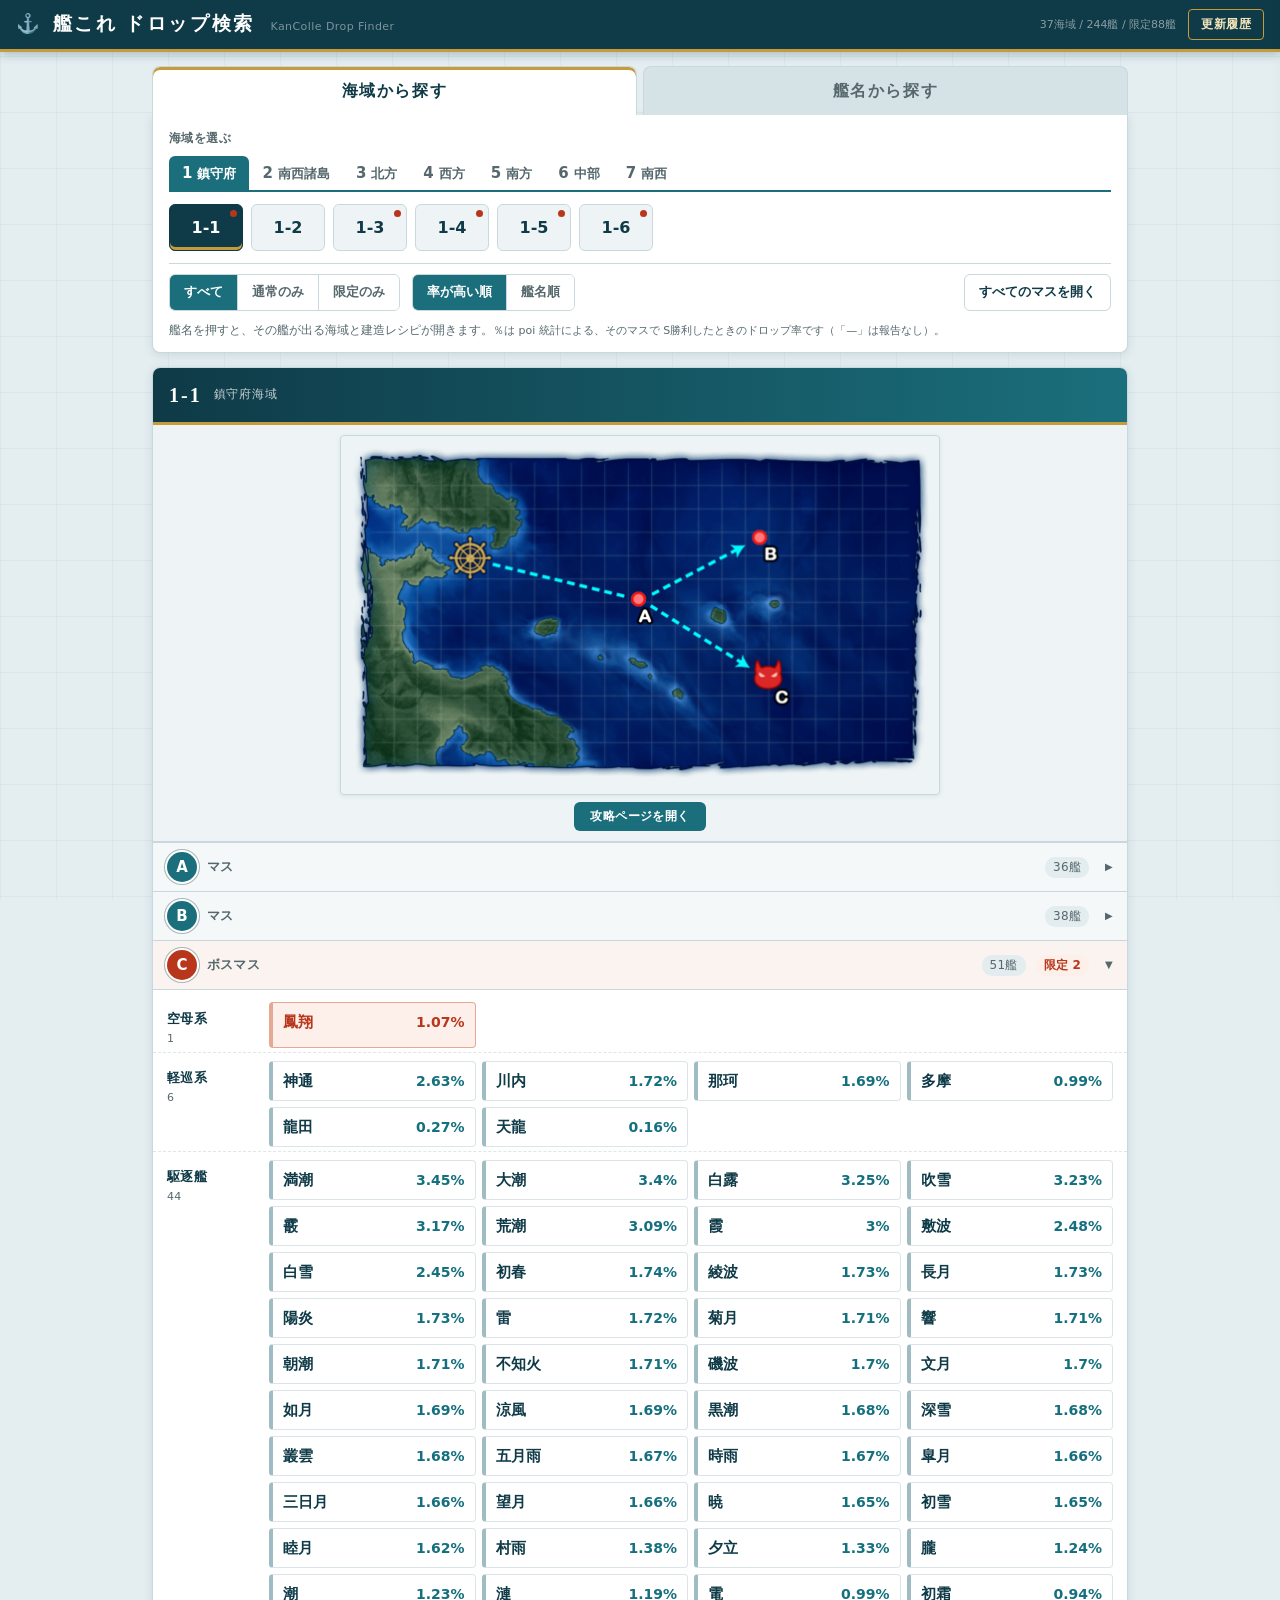
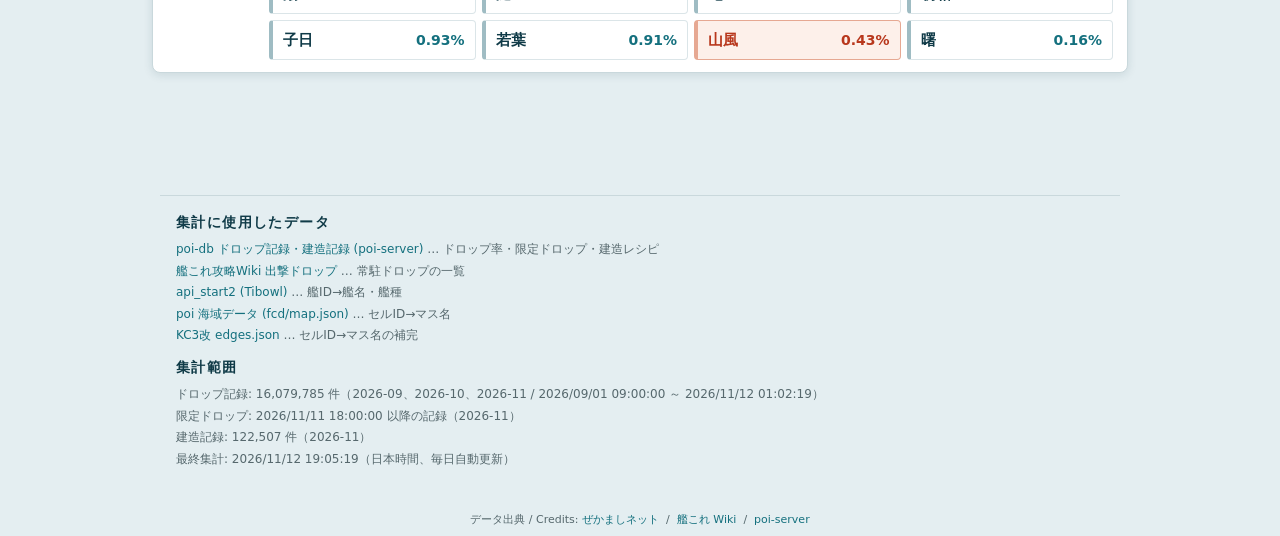
==== index.html @ 50b68eec "艦名の入力欄をやめてプルダウンに変更" ====
<!DOCTYPE html>
<html lang="ja">
<head>
<meta charset="UTF-8">
<meta name="viewport" content="width=device-width, initial-scale=1.0">
<title>艦これ ドロップ検索</title>
<style>
:root {
  /* 明るい海図: 淡い海色の地 / 白い面 / 群青と青緑の帯 / 真鍮の罫 / 朱 (限定・ボス) */
  --bg: #e4eef1;
  --surface: #ffffff;
  --paper2: #eef4f5;
  --navy: #0f3a47;
  --navy2: #1b6f7c;
  --blue: #14707e;
  --blue-light: #e2f0f1;
  --border: #c9d8dc;
  --brass: #c59b3c;
  --text: #13262b;
  --text-sub: #56686d;
  --shadow: 0 2px 10px rgba(15,58,71,.12);
  --shadow-sm: 0 1px 4px rgba(15,58,71,.10);
  --radius: 8px;
  --limited: #b8371c;
  --limited-bg: #fdf0ea;
  --limited-bd: #e6a892;
  --gold: #7d5f0e;
  --gold-bg: #fbf5dc;
  --gold-bd: #d6b85a;
  --mincho: "Shippori Mincho", "Yu Mincho", "YuMincho", "Hiragino Mincho ProN", "Noto Serif JP", serif;
}
*, *::before, *::after { box-sizing: border-box; margin: 0; padding: 0; }
body {
  font-family: "Hiragino Kaku Gothic ProN", "Noto Sans JP", system-ui, sans-serif;
  background: var(--bg); color: var(--text); font-size: 14px; line-height: 1.6;
}

/* ---- ローディング ---- */
#loading {
  position: fixed; inset: 0; background: var(--navy);
  display: flex; flex-direction: column; align-items: center; justify-content: center; gap: 16px;
  z-index: 9999; transition: opacity .4s;
}
#loading.hidden { opacity: 0; pointer-events: none; }
.loading-title { color: #fff; font-size: 18px; font-weight: 700; letter-spacing: .1em; }
.loading-bar-wrap { width: 200px; height: 3px; background: rgba(255,255,255,.2); border-radius: 2px; overflow: hidden; }
.loading-bar { height: 100%; background: #fff; border-radius: 2px; animation: ldp 1.4s ease-in-out infinite; }
@keyframes ldp { 0%{width:10%} 60%{width:90%} 100%{width:100%} }
.loading-sub { color: rgba(255,255,255,.45); font-size: 12px; }

/* ---- ヘッダー ---- */
header {
  background: linear-gradient(135deg, var(--navy) 0%, var(--navy2) 100%);
  color: #fff; padding: 0 16px;
  height: 52px; display: flex; align-items: center; gap: 12px;
  box-shadow: 0 2px 10px rgba(0,0,0,.28);
  position: sticky; top: 0; z-index: 100;
}
.header-title { font-size: 17px; font-weight: 700; letter-spacing: .08em; flex: 1; }
.header-title span { opacity: .45; font-size: 11px; font-weight: 400; margin-left: 8px; letter-spacing: .04em; }
.header-stats { font-size: 11px; opacity: .5; white-space: nowrap; }
.update-btn {
  background: rgba(255,255,255,.12); border: 1px solid rgba(255,255,255,.25);
  border-radius: 6px; color: #fff; font-size: 11px; font-weight: 700;
  padding: 5px 12px; cursor: pointer; font-family: inherit;
  transition: background .15s; white-space: nowrap; letter-spacing: .04em; flex-shrink: 0;
}
.update-btn:hover { background: rgba(255,255,255,.22); }

/* ---- 更新履歴ドロワー ---- */
#drawerOverlay {
  display: none; position: fixed; inset: 0;
  background: rgba(0,0,0,.3); z-index: 199; backdrop-filter: blur(1px);
}
#drawerOverlay.open { display: block; }
#updateDrawer {
  position: fixed; top: 0; right: -360px; width: 340px; height: 100vh;
  background: var(--surface); box-shadow: -4px 0 24px rgba(0,0,0,.18);
  z-index: 200; transition: right .28s cubic-bezier(.4,0,.2,1);
  display: flex; flex-direction: column; border-left: 1px solid var(--border);
}
#updateDrawer.open { right: 0; }
.drawer-header {
  background: linear-gradient(90deg, var(--navy), var(--navy2));
  color: #fff; padding: 14px 16px; font-size: 14px; font-weight: 700;
  letter-spacing: .06em; display: flex; align-items: center; justify-content: space-between; flex-shrink: 0;
}
.drawer-close {
  background: rgba(255,255,255,.15); border: none; border-radius: 5px;
  color: #fff; font-size: 12px; padding: 3px 10px; cursor: pointer; font-family: inherit;
}
.drawer-close:hover { background: rgba(255,60,60,.55); }
.drawer-body { overflow-y: auto; flex: 1; padding: 12px; }
.update-entry { border: 1px solid var(--border); border-radius: 8px; margin-bottom: 10px; overflow: hidden; }
.update-date {
  background: var(--blue-light); padding: 7px 12px;
  font-size: 12px; font-weight: 700; color: var(--navy2);
  border-bottom: 1px solid var(--border);
}
.update-items { padding: 8px 12px; }
.update-item {
  font-size: 13px; color: var(--text); padding: 3px 0;
  border-bottom: 1px solid #f0f2f8; line-height: 1.5;
}
.update-item:last-child { border-bottom: none; }

/* ---- コンテナ ---- */
.container { max-width: 1000px; margin: 0 auto; padding: 14px 12px 80px; }

/* ---- モード切替 ---- */
.mode-tabs {
  display: flex; background: var(--surface); border-radius: var(--radius);
  box-shadow: var(--shadow-sm); overflow: hidden; margin-bottom: 12px; border: 1px solid var(--border);
}
.mode-tabs label {
  flex: 1; text-align: center; padding: 10px 8px;
  cursor: pointer; font-weight: 600; color: var(--text-sub);
  transition: all .15s; user-select: none; font-size: 13px;
  border-right: 1px solid var(--border);
}
.mode-tabs label:last-of-type { border-right: none; }
.mode-tabs input { display: none; }
.mode-tabs input:checked + label { background: var(--navy); color: #fff; }
.mode-tabs label:hover { background: var(--blue-light); }
.mode-tabs input:checked + label:hover { background: var(--navy2); }

/* ---- 検索ボックス ---- */
.search-box {
  background: var(--surface); border-radius: var(--radius);
  box-shadow: var(--shadow-sm); border: 1px solid var(--border);
  padding: 12px 14px; margin-bottom: 12px;
}
.notice {
  font-size: 12px; color: var(--text-sub); margin-bottom: 10px;
  padding-left: 8px; border-left: 3px solid var(--border); line-height: 1.5;
}

/* ---- フォーム部品 ---- */
.form-row { display: flex; gap: 8px; flex-wrap: wrap; margin-bottom: 8px; }
.form-row:last-child { margin-bottom: 0; }
.form-input, .form-select {
  flex: 1; min-width: 140px; padding: 9px 12px;
  border-radius: 8px; border: 1px solid var(--border); background: #fff;
  font-size: 13px; color: var(--text); outline: none; font-family: inherit;
  transition: border-color .15s;
}
.form-select {
  appearance: none; cursor: pointer;
  background-image: url("data:image/svg+xml,%3Csvg xmlns='http://www.w3.org/2000/svg' width='10' height='7' viewBox='0 0 10 7'%3E%3Cpath d='M1 1l4 4 4-4' stroke='%23566480' stroke-width='1.5' fill='none' stroke-linecap='round'/%3E%3C/svg%3E");
  background-repeat: no-repeat; background-position: right 10px center; padding-right: 28px;
}
.form-input:focus, .form-select:focus {
  border-color: var(--blue); box-shadow: 0 0 0 3px rgba(46,109,187,.10);
}
.form-input::placeholder { color: #a8b4c4; }
.clear-btn {
  padding: 9px 14px; border-radius: 8px; border: 1px solid var(--border);
  background: #fff; color: var(--text-sub); font-size: 12px; font-weight: 600;
  cursor: pointer; transition: all .15s; font-family: inherit; white-space: nowrap; flex-shrink: 0;
}
.clear-btn:hover { background: #fee; border-color: #f99; color: #c00; }

/* ---- 世界フィルター ---- */
.world-filter { display: flex; flex-wrap: wrap; gap: 5px; margin-bottom: 10px; }
.world-btn {
  padding: 5px 11px; border-radius: 6px; border: 1px solid var(--border);
  background: #fff; font-size: 12px; font-weight: 700; color: var(--text-sub);
  cursor: pointer; transition: all .15s; font-family: inherit;
}
.world-btn:hover { background: var(--blue-light); border-color: #a0c0e8; color: var(--navy); }
.world-btn.active { background: var(--navy); border-color: var(--navy); color: #fff; }

/* ---- ソースフィルター ---- */
.src-filter { display: flex; gap: 6px; flex-wrap: wrap; }
.src-btn {
  padding: 6px 14px; border-radius: 6px; border: 1px solid var(--border);
  background: #fff; font-size: 12px; font-weight: 600; color: var(--text-sub);
  cursor: pointer; transition: all .15s; font-family: inherit;
}
.src-btn:hover { background: var(--blue-light); }
.src-btn.active { background: var(--navy); border-color: var(--navy); color: #fff; }
.src-btn.lim.active { background: var(--limited); border-color: var(--limited); color: #fff; }

/* ---- カード ---- */
.card {
  background: var(--surface); border-radius: var(--radius);
  box-shadow: var(--shadow); border: 1px solid var(--border);
  margin-bottom: 14px; overflow: hidden;
}
.card-header {
  background: linear-gradient(90deg, var(--navy) 0%, var(--navy2) 100%);
  color: #fff; padding: 10px 14px; font-size: 15px; font-weight: 700;
  letter-spacing: .04em; display: flex; align-items: center; gap: 8px; cursor: pointer;
}
.card-header:hover { filter: brightness(1.08); }
.type-badge {
  font-size: 11px; background: rgba(255,255,255,.18);
  border-radius: 4px; padding: 2px 8px; margin-left: auto; font-weight: 400;
}

/* ---- マップ画像 ---- */
.map-media, .map-media-sm {
  background: #f4f7fb; border-bottom: 1px solid var(--border);
  padding: 10px 12px; display: flex; flex-direction: column; align-items: center; gap: 7px;
}
.map-media img, .map-media-sm img {
  display: block; width: 600px; max-width: 100%; height: auto;
  border-radius: 6px; border: 1px solid var(--border);
  cursor: pointer; transition: opacity .15s; box-shadow: var(--shadow-sm);
}
.map-media img:hover, .map-media-sm img:hover { opacity: .85; }
.map-media-sm img { width: 400px; }
.kouryaku-btn {
  display: inline-flex; align-items: center; gap: 5px;
  padding: 6px 16px; background: var(--navy); color: #fff;
  border: none; border-radius: 6px; font-size: 12px; font-weight: 700;
  cursor: pointer; letter-spacing: .04em; transition: background .15s; font-family: inherit;
}
.kouryaku-btn:hover { background: var(--blue); }

/* ---- ノードヘッダー ---- */
.node-header {
  background: var(--blue-light); padding: 6px 14px;
  font-size: 12px; font-weight: 700; color: var(--navy2); letter-spacing: .06em;
  border-top: 1px solid var(--border); border-bottom: 1px solid var(--border);
  display: flex; align-items: center; gap: 6px;
  cursor: pointer; user-select: none;
}
.node-header:hover { background: #d8e8f8; }
.node-toggle { font-size: 10px; color: var(--text-sub); margin-left: 4px; flex-shrink: 0; }
.node-body { display: none; }
.node-body.open { display: block; }
.node-count {
  font-size: 11px; font-weight: 400; color: var(--text-sub); margin-left: auto;
  background: rgba(46,109,187,.1); padding: 1px 8px; border-radius: 10px;
}
.type-header {
  background: #f7f9fd; padding: 3px 20px;
  font-size: 11px; font-weight: 700; color: var(--navy2);
  letter-spacing: .08em; border-bottom: 1px solid #e8edf6;
}

/* ---- ドロップ行 ---- */
.drop-row {
  display: flex; align-items: center; padding: 7px 14px;
  border-bottom: 1px solid #eef1f8; gap: 8px; flex-wrap: wrap;
  transition: background .1s; cursor: pointer;
}
.drop-row:last-child { border-bottom: none; }
.drop-row:hover { background: #edf4fb; }
.drop-row:hover .ship-name { color: var(--blue); }
.ship-name { font-weight: 700; font-size: 14px; color: var(--navy); min-width: 90px; }

/* ---- バッジ ---- */
.badge {
  font-size: 10px; font-weight: 700; border-radius: 3px; padding: 1px 6px;
  border: 1px solid; letter-spacing: .04em; flex-shrink: 0;
}
.badge.limited { color: var(--limited); background: var(--limited-bg); border-color: var(--limited-bd); }
.drop-rate { margin-left: auto; font-size: 12px; font-weight: 700; color: var(--blue); font-variant-numeric: tabular-nums; white-space: nowrap; }
.drop-rate.none { color: #a8b3c8; font-weight: 400; }
.drop-rate small { font-weight: 400; color: var(--text-sub); margin-left: 4px; }
.badge.boss { color: #a01818; background: #fdecec; border-color: #e0a0a0; margin-left: 8px; }
.rate-table { width: 100%; border-collapse: collapse; font-size: 13px; margin: 6px 0 10px; }
.rate-table td { padding: 4px 8px; border-bottom: 1px solid var(--border); }
.rate-table td.r { text-align: right; font-variant-numeric: tabular-nums; font-weight: 700; color: var(--blue); }
.rate-table td.n { text-align: right; color: var(--text-sub); font-size: 11px; }
.recipe-detail { font-size: 11.5px; color: var(--text-sub); margin-top: 4px; line-height: 1.7; }
.recipe-detail b { color: #6a5200; font-weight: 700; margin-right: 4px; }
.recipe-detail .me { color: var(--blue); font-weight: 700; }
.sources { max-width: 960px; margin: 28px auto 8px; padding: 14px 16px; font-size: 12px; color: #7888a8; border-top: 1px solid var(--border); line-height: 1.8; }
.sources h3 { font-size: 12px; color: var(--text-sub); margin-bottom: 4px; }
.sources ul { list-style: none; }
.sources a { color: #5878b0; text-decoration: none; }
.sources a:hover { text-decoration: underline; }
.data-note { font-size: 11px; color: var(--text-sub); margin-top: 6px; }
.badge.big { color: var(--gold); background: var(--gold-bg); border-color: var(--gold-bd); }

/* ---- チップリスト ---- */
.chip-list {
  display: flex; flex-wrap: wrap; gap: 5px;
  padding: 10px 14px; border-bottom: 1px solid var(--border); background: #fafbfd;
}
.chip {
  display: inline-flex; align-items: center; gap: 5px;
  background: var(--blue-light); border: 1px solid #b8d0f0;
  border-radius: 6px; padding: 5px 10px;
  font-size: 13px; font-weight: 600; color: var(--navy2);
  cursor: pointer; transition: all .15s; user-select: none;
}
.chip:hover { background: var(--blue); color: #fff; border-color: var(--blue); }
.chip .chip-nodes {
  font-size: 11px; font-weight: 400; color: var(--text-sub);
  background: rgba(255,255,255,.7); border-radius: 3px; padding: 0 5px;
}
.chip:hover .chip-nodes { color: rgba(255,255,255,.8); background: rgba(255,255,255,.15); }
.chip.lim { background: var(--limited-bg); border-color: var(--limited-bd); color: var(--limited); }
.chip.lim:hover { background: var(--limited); color: #fff; border-color: var(--limited); }
.chip.lim .chip-nodes { color: var(--limited); }
.chip.lim:hover .chip-nodes { color: rgba(255,255,255,.8); }

/* ---- マップ見出し ---- */
.map-subtitle {
  background: #f4f7fb; border-top: 1px solid var(--border); border-bottom: 1px solid var(--border);
  padding: 6px 14px; font-size: 13px; font-weight: 700; color: var(--navy2);
  display: flex; align-items: center; gap: 6px; flex-wrap: wrap;
}

/* ---- 統計バー ---- */
.stat-bar {
  padding: 6px 14px; font-size: 12px; color: var(--text-sub);
  border-bottom: 1px solid var(--border); background: #fafbfd;
  display: flex; gap: 14px; flex-wrap: wrap;
}
.stat-bar strong { color: var(--text); }
.stat-bar strong.lim { color: var(--limited); }

/* ---- 結果ヘッダー ---- */
.result-header { font-size: 12px; color: var(--text-sub); padding: 6px 2px 8px; }
.hint-box {
  background: var(--surface); border-radius: var(--radius);
  border: 1px solid var(--border); padding: 24px;
  text-align: center; color: var(--text-sub); font-size: 13px;
}
.no-data { padding: 16px; font-size: 13px; color: var(--text-sub); font-style: italic; text-align: center; }

/* ---- タブ ---- */
.tabs { display: flex; border-bottom: 1px solid var(--border); background: #f7f9fc; flex-shrink: 0; }
.tab {
  padding: 9px 18px; font-size: 12px; font-weight: 700; color: var(--text-sub);
  cursor: pointer; border-bottom: 2px solid transparent; transition: all .15s; user-select: none;
}
.tab.active { color: var(--navy); border-bottom-color: var(--blue); background: #fff; }
.tab:hover:not(.active) { background: var(--blue-light); color: var(--navy); }
.pane { display: none; }
.pane.active { display: block; }

/* ---- 建造テーブル ---- */
.build-wrap { overflow-x: auto; }
.build-table { width: 100%; border-collapse: collapse; font-size: 13px; }
.build-table th {
  background: var(--gold-bg); padding: 7px 10px;
  text-align: left; font-size: 11px; font-weight: 700; color: #5a3e00;
  border-bottom: 2px solid var(--gold-bd); white-space: nowrap;
}
.build-table th.sortable { cursor: pointer; user-select: none; }
.build-table th.sortable:hover { background: #fff0b0; }
.build-table th .si { margin-left: 3px; font-size: 10px; color: #9a7820; }
.build-table td { padding: 7px 10px; border-bottom: 1px solid #faf0d0; vertical-align: top; }
.build-table tr:last-child td { border-bottom: none; }
.build-table tr:hover td { background: #fffbf0; }
.recipe-text { font-weight: 700; color: #4a3000; font-size: 13px; }
.first-ships { font-size: 11px; color: var(--text-sub); display: flex; flex-wrap: wrap; gap: 3px; margin-top: 3px; }
.ship-tag { background: #f5f5f5; border: 1px solid #ddd; border-radius: 3px; padding: 1px 5px; color: #555; font-size: 11px; }

/* ---- 艦娘詳細モーダル ---- */
#shipModal {
  display: none; position: fixed; inset: 0; z-index: 200;
  background: rgba(10,20,40,.55); align-items: flex-start; justify-content: center;
  padding: 36px 12px 20px; overflow-y: auto; backdrop-filter: blur(2px);
}
#shipModal.open { display: flex; }
.modal-box {
  background: var(--surface); border-radius: 14px;
  box-shadow: 0 10px 48px rgba(0,0,0,.32);
  width: 100%; max-width: 720px; overflow: hidden; animation: mi .18s ease;
}
@keyframes mi {
  from { opacity: 0; transform: translateY(-8px) scale(.98); }
  to   { opacity: 1; transform: none; }
}
.modal-header {
  background: linear-gradient(90deg, var(--navy), var(--navy2));
  color: #fff; padding: 10px 14px; font-size: 16px; font-weight: 700;
  letter-spacing: .04em; display: flex; align-items: center; gap: 8px; flex-shrink: 0;
}
.modal-header .type-badge { margin-left: auto; }
.modal-close {
  background: rgba(255,255,255,.15); border: none; border-radius: 5px;
  color: #fff; font-size: 12px; padding: 3px 10px; margin-left: 6px;
  cursor: pointer; transition: background .1s; font-family: inherit;
}
.modal-close:hover { background: rgba(255,60,60,.55); }
.modal-body { max-height: 76vh; overflow-y: auto; display: flex; flex-direction: column; }

/* ---- 画像拡大モーダル ---- */
#imgModal {
  display: none; position: fixed; inset: 0;
  background: rgba(0,0,0,.82); z-index: 300;
  align-items: center; justify-content: center; cursor: pointer;
}
#imgModal.open { display: flex; }
#imgModal img { width: 600px; height: 360px; object-fit: cover; border-radius: 8px; box-shadow: 0 8px 32px rgba(0,0,0,.5); }

/* ---- 攻略ページモーダル ---- */
#kouryakuModal {
  display: none; position: fixed; inset: 0; z-index: 310;
  background: rgba(10,20,40,.72); align-items: center; justify-content: center; padding: 14px 10px;
}
#kouryakuModal.open { display: flex; }
.kouryaku-box {
  background: #fff; border-radius: 12px; overflow: hidden;
  box-shadow: 0 8px 40px rgba(0,0,0,.4); width: 96%; height: 96vh; display: flex; flex-direction: column;
}
.kouryaku-bar {
  display: flex; align-items: center; gap: 10px; padding: 8px 14px; flex-shrink: 0;
  background: linear-gradient(90deg, var(--navy), var(--navy2));
  color: #fff; font-size: 13px; font-weight: 700;
}
.kouryaku-bar a { color: rgba(255,255,255,.7); font-size: 11px; font-weight: 400; text-decoration: underline; margin-left: auto; }
.kouryaku-bar button {
  background: rgba(255,255,255,.15); border: none; border-radius: 5px;
  color: #fff; font-size: 12px; padding: 3px 12px; cursor: pointer; font-family: inherit;
}
.kouryaku-bar button:hover { background: rgba(255,60,60,.55); }
#kouryakuIframe { width: 100%; flex: 1; border: none; }

@media (max-width: 640px) {
  .form-row { flex-direction: column; }
  header { height: 48px; padding: 0 10px; }
  .header-title { font-size: 14px; }
  .header-stats { display: none; }
  .map-media img, .map-media-sm img { width: 100%; }
  #updateDrawer { width: 100%; right: -100%; }
}

/* ============================================================
   テーマ: 明るい海図  (既存スタイルの上書き)
   ============================================================ */
body {
  background-color: var(--bg);
  background-image:
    linear-gradient(rgba(15,58,71,.045) 1px, transparent 1px),
    linear-gradient(90deg, rgba(15,58,71,.045) 1px, transparent 1px);
  background-size: 56px 56px; background-attachment: fixed;
  font-size: 15px;
}
#loading { background: var(--navy); }
.loading-title, .header-title, .card-header, .drawer-header, #modalTitle, .map-subtitle { font-family: var(--mincho); }
.loading-bar { background: var(--brass); }
header { background: var(--navy); border-bottom: 3px solid var(--brass); box-shadow: 0 2px 10px rgba(15,58,71,.3); }
.header-title { font-size: 19px; letter-spacing: .14em; }
.header-title .anchor { color: var(--brass); margin-right: 10px; font-weight: 400; }
.header-title .sub { font-family: "Hiragino Kaku Gothic ProN", "Noto Sans JP", system-ui, sans-serif; }
.update-btn { border-color: var(--brass); color: #f4e6bb; background: transparent; border-radius: 4px; font-size: 12px; padding: 6px 12px; }
.update-btn:hover { background: rgba(197,155,60,.25); }
.drawer-header, .kouryaku-bar { background: var(--navy); border-bottom: 2px solid var(--brass); }
.update-date { background: var(--paper2); color: var(--navy); }
button:focus-visible, .chip:focus-visible, .tab:focus-visible, .ship-row:focus-visible { outline: 3px solid var(--brass); outline-offset: 2px; }

/* ---- 探し方の切り替え ---- */
.mode-tabs { border: none; background: transparent; box-shadow: none; gap: 6px; padding: 0; margin-bottom: 0; overflow: visible; }
.mode-tabs label {
  border: 1px solid var(--border); border-bottom: none; border-radius: 8px 8px 0 0; background: #d5e3e7;
  color: var(--text-sub); font-family: var(--mincho); font-size: 16px; letter-spacing: .1em; padding: 11px 8px;
}
.mode-tabs label:last-of-type { border-right: 1px solid var(--border); }
.mode-tabs label:hover { background: #c8dadf; color: var(--navy); }
.mode-tabs input:checked + label, .mode-tabs input:checked + label:hover { background: var(--surface); color: var(--navy); box-shadow: inset 0 3px 0 var(--brass); font-weight: 700; }
.mode-tabs input:focus-visible + label { outline: 3px solid var(--brass); outline-offset: 2px; }
.search-box { border-radius: 0 0 8px 8px; border-top: none; padding: 14px 16px 12px; box-shadow: var(--shadow); }
.pick-label { font-size: 12px; font-weight: 700; color: var(--text-sub); margin-bottom: 8px; letter-spacing: .04em; }

/* ---- 海域ボタン ---- */
.world-filter { gap: 0; margin-bottom: 0; border-bottom: 2px solid var(--navy2); flex-wrap: nowrap; overflow-x: auto; }
.world-btn {
  border: none; border-radius: 6px 6px 0 0; background: transparent; color: var(--text-sub);
  padding: 8px 13px 7px; font-size: 13px; font-weight: 600; white-space: nowrap; flex-shrink: 0;
}
.world-btn b { font-size: 15px; margin-right: 5px; font-variant-numeric: tabular-nums; }
.world-btn:hover { background: var(--blue-light); color: var(--navy); border-color: transparent; }
.world-btn.active { background: var(--navy2); color: #fff; }
.map-buttons { display: flex; flex-wrap: wrap; gap: 8px; padding: 12px 0 12px; }
.map-btn {
  position: relative; min-width: 74px; padding: 10px 14px; border-radius: 6px; border: 1px solid var(--border);
  background: var(--paper2); color: var(--navy); font: inherit; font-size: 16px; font-weight: 700;
  font-variant-numeric: tabular-nums; cursor: pointer; transition: background .12s, border-color .12s;
}
.map-btn:hover { background: var(--blue-light); border-color: var(--navy2); }
.map-btn.active { background: var(--navy); border-color: var(--navy); color: #fff; box-shadow: inset 0 -3px 0 var(--brass); }
.map-btn .dot { position: absolute; top: 5px; right: 5px; width: 7px; height: 7px; border-radius: 50%; background: var(--limited); }

/* ---- 絞り込みの帯 ---- */
.toolbar { display: flex; flex-wrap: wrap; gap: 8px 12px; align-items: center; padding-top: 10px; border-top: 1px solid var(--border); }
.seg { display: inline-flex; border: 1px solid var(--border); border-radius: 6px; overflow: hidden; }
.seg .src-btn, .seg .sort-btn {
  border: none; border-right: 1px solid var(--border); border-radius: 0; background: #fff; color: var(--text-sub);
  padding: 7px 14px; font: inherit; font-size: 13px; font-weight: 600; cursor: pointer;
}
.seg button:last-child { border-right: none; }
.seg button:hover { background: var(--blue-light); }
.seg .src-btn.active, .seg .sort-btn.active { background: var(--navy2); color: #fff; }
.seg .src-btn.lim.active { background: var(--limited); }
.ghost-btn { margin-left: auto; border: 1px solid var(--border); background: #fff; color: var(--navy); border-radius: 6px; padding: 7px 14px; font: inherit; font-size: 13px; font-weight: 600; cursor: pointer; }
.ghost-btn:hover { background: var(--blue-light); }
.notice { border-left: none; padding: 0; margin: 10px 0 0; font-size: 12px; }
.data-note { margin: 0; }

/* ---- 艦種ボタン ---- */
.type-buttons { display: flex; flex-wrap: wrap; gap: 8px; margin-bottom: 12px; }
.type-btn {
  padding: 9px 16px; border-radius: 6px; border: 1px solid var(--border); background: var(--paper2);
  color: var(--navy); font: inherit; font-size: 14px; font-weight: 700; cursor: pointer;
}
.type-btn:hover { background: var(--blue-light); border-color: var(--navy2); }
.type-btn.active { background: var(--navy); border-color: var(--navy); color: #fff; box-shadow: inset 0 -3px 0 var(--brass); }
.form-input { font-size: 15px; padding: 10px 12px; border-radius: 6px; }
.ship-select { font-size: 16px; font-weight: 700; color: var(--navy); padding: 11px 34px 11px 12px; border-radius: 6px; max-width: 420px; }
.ship-select:focus { border-color: var(--blue); box-shadow: 0 0 0 3px rgba(20,112,126,.18); }
.form-input:focus { border-color: var(--blue); box-shadow: 0 0 0 3px rgba(20,112,126,.18); }
.clear-btn { border-radius: 6px; }

/* ---- 海域カード ---- */
#result { margin-top: 14px; }
.card { box-shadow: var(--shadow); }
.card-header { background: linear-gradient(90deg, var(--navy) 0%, var(--navy2) 100%); border-bottom: 3px solid var(--brass); font-size: 20px; letter-spacing: .1em; padding: 11px 16px; }
.card-sub { font-family: "Hiragino Kaku Gothic ProN", "Noto Sans JP", system-ui, sans-serif; font-size: 12px; font-weight: 400; opacity: .75; letter-spacing: .06em; margin-left: 4px; }
.map-media, .map-media-sm { background: var(--paper2); }
.map-media img, .map-media-sm img { border-radius: 4px; }
.kouryaku-btn { border-radius: 6px; background: var(--navy2); }
.kouryaku-btn:hover { background: var(--navy); }

/* マスの見出し: 海図の丸印 */
.node-header { background: #f4f8f9; color: var(--navy); padding: 9px 14px; gap: 10px; letter-spacing: .02em; border-top: 1px solid var(--border); border-bottom: none; }
.node-header:hover { background: var(--blue-light); }
.node-header.boss { background: #fbf3ef; }
.node-header.boss:hover { background: #f8e8e1; }
.node-mark {
  display: inline-grid; place-items: center; min-width: 30px; height: 30px; padding: 0 6px;
  border-radius: 15px; background: var(--navy2); color: #fff; font-size: 15px; font-weight: 700;
  box-shadow: 0 0 0 2px #fff, 0 0 0 3px rgba(15,58,71,.35); letter-spacing: 0; flex-shrink: 0;
}
.node-mark.boss { background: var(--limited); }
.node-label { font-size: 13px; color: var(--text-sub); font-weight: 600; }
.node-count { margin-left: 0; background: #e3ecef; color: var(--text-sub); font-size: 12px; }
.node-label + .node-count { margin-left: auto; }
.node-count.lim { background: var(--limited-bg); color: var(--limited); font-weight: 700; }
.node-toggle { margin-left: 6px; }
.node-body { border-top: 1px solid var(--border); padding: 4px 0 8px; }

/* 艦のタイル: 艦種ごとに横へ並べる */
.type-row { display: grid; grid-template-columns: 92px 1fr; gap: 0 10px; padding: 8px 14px 4px; border-bottom: 1px dashed #dde7ea; }
.type-row:last-child { border-bottom: none; }
.type-header { background: transparent; border: none; padding: 7px 0 0; font-size: 13px; color: var(--navy); letter-spacing: .02em; }
.type-header small { display: block; font-size: 11px; font-weight: 400; color: var(--text-sub); }
.tiles { display: grid; grid-template-columns: repeat(auto-fill, minmax(168px, 1fr)); gap: 6px; }
.tile {
  display: flex; align-items: baseline; justify-content: space-between; gap: 8px; text-align: left;
  padding: 7px 10px; border: 1px solid #dbe5e8; border-left: 4px solid #9fbcc3; border-radius: 4px;
  background: #fff; font: inherit; cursor: pointer; min-width: 0;
}
.tile:hover { background: var(--blue-light); border-color: var(--navy2); border-left-color: var(--navy2); }
.tile .ship-name { min-width: 0; font-size: 15px; overflow: hidden; text-overflow: ellipsis; white-space: nowrap; }
.tile .drop-rate { margin-left: 0; font-size: 14px; color: var(--blue); }
.tile.lim { border-left-color: var(--limited); background: var(--limited-bg); border-color: var(--limited-bd); }
.tile.lim .ship-name, .tile.lim .drop-rate { color: var(--limited); }
.tile.lim:hover { background: #fbe2d8; }
.drop-rate.none { color: #9aa9ad; }

/* ---- 艦名から探す: 一覧 ---- */
.result-header { color: var(--text-sub); padding: 0 2px 8px; }
.ship-list { background: var(--surface); border: 1px solid var(--border); border-radius: 8px; box-shadow: var(--shadow); overflow: hidden; }
.ship-row { display: grid; grid-template-columns: 190px 1fr; gap: 12px; align-items: center; padding: 9px 14px; border-bottom: 1px solid #e3ecef; cursor: pointer; }
.ship-row:last-child { border-bottom: none; }
.ship-row:hover { background: var(--blue-light); }
.ship-row-name { display: flex; flex-direction: column; min-width: 0; }
.ship-row-name .ship-name { font-size: 16px; }
.ship-type { font-size: 11px; color: var(--text-sub); }
.ship-row .chip-list { padding: 0; border: none; background: transparent; }
.none-note { font-size: 12px; color: var(--text-sub); }
.hint-box { box-shadow: var(--shadow); }

/* ---- チップ・表・詳細 ---- */
.chip-list, .stat-bar { background: var(--paper2); }
.chip { background: #fff; border-color: #bfd3d8; border-radius: 4px; color: var(--navy); font-variant-numeric: tabular-nums; gap: 1px; }
.chip .chip-nodes { background: transparent; padding: 0; font-size: 12px; color: var(--text-sub); }
.chip:hover .chip-nodes { background: transparent; }
.chip.lim { background: var(--limited-bg); }
.ship-row .chip { cursor: inherit; }
.ship-row .chip:hover { background: #fff; color: var(--navy); border-color: #bfd3d8; }
.ship-row .chip.lim:hover { background: var(--limited-bg); color: var(--limited); border-color: var(--limited-bd); }
.ship-row .chip:hover .chip-nodes { color: var(--text-sub); }
.badge { border-radius: 3px; }
.badge.boss { color: var(--limited); background: var(--limited-bg); border-color: var(--limited-bd); }
.modal-box { border-radius: 8px; }
.modal-header { border-bottom: 3px solid var(--brass); }
.type-badge { border: 1px solid rgba(255,255,255,.35); background: transparent; border-radius: 3px; font-family: "Hiragino Kaku Gothic ProN", "Noto Sans JP", system-ui, sans-serif; }
.map-subtitle { background: var(--paper2); color: var(--navy); font-size: 16px; letter-spacing: .08em; }
.rate-table { font-size: 14px; }
.rate-table td { vertical-align: middle; }
.rate-table td:first-child { padding-left: 16px; }
.rate-table .node-mark { margin-right: 6px; }
.tabs { background: var(--paper2); }
.tab { font-size: 14px; padding: 10px 20px; }
.tab.active { background: var(--surface); border-bottom: 3px solid var(--brass); }

.sources { color: var(--text-sub); border-top: 1px solid var(--border); }
.sources h3 { color: var(--navy); font-family: var(--mincho); font-size: 14px; letter-spacing: .1em; }
.sources a { color: var(--blue); }

@media (max-width: 640px) {
  .header-title { font-size: 16px; letter-spacing: .08em; }
  .header-title .sub { display: none; }
  .container { padding: 10px 8px 60px; }
  .mode-tabs label { font-size: 15px; padding: 10px 4px; }
  .map-btn { min-width: 62px; padding: 9px 10px; }
  .type-row { grid-template-columns: 1fr; padding: 8px 10px 6px; }
  .type-header { padding: 0 0 5px; }
  .type-header small { display: inline; margin-left: 6px; }
  .tiles { grid-template-columns: repeat(2, minmax(0, 1fr)); }
  .ship-row { grid-template-columns: 1fr; gap: 6px; }
  .ship-row-name { flex-direction: row; align-items: baseline; gap: 8px; }
  .ghost-btn { margin-left: 0; }
}
@media (prefers-reduced-motion: reduce) { *, *::before, *::after { transition: none !important; animation: none !important; } }
</style>
</head>
<body>

<div id="loading">
  <div class="loading-title">艦これ ドロップ検索</div>
  <div class="loading-bar-wrap"><div class="loading-bar"></div></div>
  <div class="loading-sub">データ読み込み中...</div>
</div>

<header>
  <div class="header-title">
    <b class="anchor" aria-hidden="true">⚓</b>艦これ ドロップ検索
    <span class="sub">KanColle Drop Finder</span>
  </div>
  <div class="header-stats" id="headerStats"></div>
  <button class="update-btn" onclick="openDrawer()">更新履歴</button>
</header>

<div id="drawerOverlay" onclick="closeDrawer()"></div>
<div id="updateDrawer">
  <div class="drawer-header">
    更新履歴
    <button class="drawer-close" onclick="closeDrawer()">閉じる</button>
  </div>
  <div class="drawer-body" id="drawerBody"></div>
</div>

<div class="container">

  <div class="mode-tabs">
    <input type="radio" name="mode" id="m-map" value="map" checked>
    <label for="m-map">海域から探す</label>
    <input type="radio" name="mode" id="m-ship" value="ship">
    <label for="m-ship">艦名から探す</label>
  </div>

  <!-- ===== 海域モード ===== -->
  <div id="mapArea" class="search-box">
    <div class="pick-label">海域を選ぶ</div>
    <div class="world-filter" id="worldFilter" role="tablist"></div>
    <div class="map-buttons" id="mapButtons"></div>
    <select id="mapSelect" hidden></select>
    <div class="toolbar">
      <div class="seg" role="group" aria-label="表示する艦">
        <button class="src-btn active" data-src="all"     onclick="setMapSrc(this,'all')">すべて</button>
        <button class="src-btn"        data-src="normal"  onclick="setMapSrc(this,'normal')">通常のみ</button>
        <button class="src-btn lim"    data-src="limited" onclick="setMapSrc(this,'limited')">限定のみ</button>
      </div>
      <div class="seg" role="group" aria-label="並び順">
        <button class="sort-btn active" onclick="setMapSort(this,'rate')">率が高い順</button>
        <button class="sort-btn"        onclick="setMapSort(this,'name')">艦名順</button>
      </div>
      <button class="ghost-btn" id="toggleAllBtn" onclick="toggleAllNodes()">すべてのマスを開く</button>
    </div>
    <div class="notice" id="mapNotice">艦名を押すと、その艦が出る海域と建造レシピが開きます。<span id="dataNote"></span></div>
  </div>

  <!-- ===== 艦名モード ===== -->
  <div id="shipArea" class="search-box" style="display:none">
    <div class="pick-label">艦種を選んで、プルダウンから艦名を選ぶ</div>
    <div class="type-buttons" id="typeButtons"></div>
    <select id="typeFilter" hidden><option value="all">全艦種</option></select>
    <div class="form-row">
      <select class="form-select ship-select" id="shipDropdown" onchange="onDropdownChange()" aria-label="艦名">
        <option value="">-- 艦名を選ぶ --</option>
      </select>
    </div>
    <input type="hidden" id="nameInput"><button id="clearBtn" hidden></button>
    <div class="toolbar">
      <div class="seg" role="group" aria-label="表示する艦">
        <button class="src-btn active" onclick="setShipSrc(this,'all')">すべて</button>
        <button class="src-btn"        onclick="setShipSrc(this,'normal')">通常あり</button>
        <button class="src-btn lim"    onclick="setShipSrc(this,'limited')">限定あり</button>
      </div>
    </div>
  </div>

  <div id="result"></div>
</div>

<!-- ===== 艦娘詳細モーダル ===== -->
<div id="shipModal" onclick="onModalBg(event)">
  <div class="modal-box">
    <div class="modal-header">
      <span id="modalTitle"></span>
      <span class="type-badge" id="modalType"></span>
      <button class="modal-close" onclick="closeModal()">閉じる</button>
    </div>
    <div class="modal-body" id="modalBody">
      <div class="tabs">
        <div class="tab active" id="tab-drop"  onclick="switchTab('drop')">ドロップ海域</div>
        <div class="tab"        id="tab-build" onclick="switchTab('build')">建造情報</div>
      </div>
      <div class="pane active" id="pane-drop"></div>
      <div class="pane"        id="pane-build"></div>
    </div>
  </div>
</div>

<!-- 画像拡大 -->
<div id="imgModal" onclick="closeImgModal()">
  <img id="imgModalImg" src="" alt="">
</div>

<!-- 攻略ページ -->
<div id="kouryakuModal" onclick="onKouryakuBg(event)">
  <div class="kouryaku-box">
    <div class="kouryaku-bar">
      <span id="kouryakuTitle">攻略ページ</span>
      <a id="kouryakuLink" href="" target="_blank">別タブで開く</a>
      <button onclick="closeKouryaku()">閉じる</button>
    </div>
    <iframe id="kouryakuIframe" src="" loading="lazy"></iframe>
  </div>
</div>

<script>
// ============================================================
//  定数・グローバル
// ============================================================
const TYPE_LABELS = ['戦艦系','空母系','重巡系','軽巡系','駆逐艦','海防艦','潜水艦','その他'];
const $ = id => document.getElementById(id);

let mapData  = {};  // mapData[map][node] = [{ship, ti, normal, limited, rate, drops, n, basis}]
let nodeMeta = {};  // nodeMeta[map][node] = {boss, n}
let shipData = {};  // shipData[name]     = {ti, drops:[{map,node,normal,limited,rate,drops,n,basis}]}
let BUILD    = {};
let RECIPES  = {};  // RECIPES['燃/弾/鋼/ボ/資材'] = {n, types:[[艦種, %]], top:[[艦名, %]]}
let BUILD_INFO = {};  // BUILD[name]        = [recipe entries]
let UPDATE   = [];
let DROP_INFO = {};

let currentWorld   = 'all';
let currentMapSrc  = 'all';
let currentShipSrc = 'all';
let buildSort      = {};
let modalShip      = '';
let modalTab       = 'drop';
let searchTimer    = null;

// ============================================================
//  データ前処理
// ============================================================
// Drop_Data.json: maps[map][node] = {boss, n, ships:[[艦名, 艦種, 限定(0/1), 率%, ドロップ数, 戦闘数, 基準, 出所]]}
function ingestDrop(data) {
  DROP_INFO = data || {};
  for (const [map, nodes] of Object.entries(DROP_INFO.maps || {})) {
    mapData[map] = {}; nodeMeta[map] = {};
    for (const [node, v] of Object.entries(nodes)) {
      nodeMeta[map][node] = { boss: !!v.boss, n: v.n || 0 };
      mapData[map][node] = [];
      for (const [ship, ti, lim, rate, drops, n, basis] of v.ships) {
        const e = { ship, ti, normal: !lim, limited: !!lim, rate, drops, n, basis };
        mapData[map][node].push(e);
        if (!shipData[ship]) shipData[ship] = { ti, drops: [] };
        shipData[ship].drops.push({ map, node, normal: !lim, limited: !!lim, rate, drops, n, basis });
      }
    }
  }
}

function rateText(e) {
  return (e.rate === null || e.rate === undefined) ? '' : e.rate + '%';
}
function rateTitle(e) {
  if (e.rate === null || e.rate === undefined) return 'poiの統計に報告なし';
  const base = { S: 'S勝利', SAB: 'S/A/B勝利', MAP: '海域全体のS/A/B勝利' }[e.basis] || '勝利';
  return `${base} ${Number(e.n).toLocaleString()}回中 ${Number(e.drops).toLocaleString()}回`;
}
function nodeCmp(a, b) { return a.localeCompare(b, 'en', { numeric: true }); }
// 「A,B,C」形式 (率は下の表に出す)
function nodeRates(list) {
  return [...new Set(list.map(x => x.node))].sort(nodeCmp).join(',');
}
// マスの丸印 (ボスは朱色)
function nodeMark(map, node) {
  return `<span class="node-mark${nodeMeta[map]?.[node]?.boss ? ' boss' : ''}">${node}</span>`;
}

// ============================================================
//  UI 構築ヘルパー
// ============================================================
function mapCmp(a, b) {
  const [a1,a2] = a.split('-').map(Number);
  const [b1,b2] = b.split('-').map(Number);
  return a1 !== b1 ? a1-b1 : a2-b2;
}
function esc(s) { return s.replace(/\\/g,'\\\\').replace(/'/g,"\\'"); }

function mediaHtml(map, size) {
  const cls = size === 'sm' ? 'map-media-sm' : 'map-media';
  const me  = map.replace(/'/g,"\\'");
  return `<div class="${cls}">
    <img src="image/${map}.png" alt="${map}" title="クリックで拡大"
         onclick="openImgModal(this.src)" onerror="this.style.display='none'">
    <button class="kouryaku-btn" onclick="openKouryaku('${me}')">攻略ページを開く</button>
  </div>`;
}

// ============================================================
//  初期UI構築
// ============================================================
const WORLD_NAMES = { 1: '鎮守府', 2: '南西諸島', 3: '北方', 4: '西方', 5: '南方', 6: '中部', 7: '南西' };
let mapSort = 'rate';

function buildWorldFilter() {
  const worlds = [...new Set(Object.keys(mapData).map(m => m.split('-')[0]))].sort((a,b)=>+a-+b);
  if (currentWorld === 'all' || !worlds.includes(currentWorld)) currentWorld = worlds[0];
  const wf = $('worldFilter');
  wf.innerHTML = '';
  worlds.forEach(w => {
    const b = document.createElement('button');
    b.className = 'world-btn' + (w === currentWorld ? ' active' : '');
    b.innerHTML = `<b>${w}</b>${WORLD_NAMES[w] || ''}`;
    b.onclick = () => {
      currentWorld = w;
      document.querySelectorAll('.world-btn').forEach(x => x.classList.remove('active'));
      b.classList.add('active');
      buildMapSelect(true);
    };
    wf.appendChild(b);
  });
}

// 海域ボタン。選んだ海域は隠し select (mapSelect) にも入れておく
function buildMapSelect(pickFirst) {
  const ms = $('mapSelect');
  if (!ms.options.length) {
    Object.keys(mapData).sort(mapCmp).forEach(m => {
      const o = document.createElement('option');
      o.value = m; o.textContent = m; ms.appendChild(o);
    });
  }
  const maps = Object.keys(mapData).filter(m => m.split('-')[0] === currentWorld).sort(mapCmp);
  if (pickFirst || !maps.includes(ms.value)) ms.value = maps[0];
  const box = $('mapButtons');
  box.innerHTML = '';
  maps.forEach(m => {
    const hasLim = Object.values(mapData[m]).some(list => list.some(e => e.limited === true));
    const b = document.createElement('button');
    b.className = 'map-btn' + (m === ms.value ? ' active' : '');
    b.innerHTML = m + (hasLim ? '<i class="dot" title="限定ドロップあり"></i>' : '');
    b.onclick = () => {
      ms.value = m;
      box.querySelectorAll('.map-btn').forEach(x => x.classList.remove('active'));
      b.classList.add('active');
      showMap();
    };
    box.appendChild(b);
  });
  showMap();
}

function buildTypeFilter() {
  const tf = $('typeFilter');
  tf.innerHTML = '<option value="all">全艦種</option>';
  const box = $('typeButtons');
  box.innerHTML = '';
  const add = (val, label) => {
    const b = document.createElement('button');
    b.className = 'type-btn' + (val === 'all' ? ' active' : '');
    b.textContent = label;
    b.onclick = () => {
      tf.value = val;
      box.querySelectorAll('.type-btn').forEach(x => x.classList.remove('active'));
      b.classList.add('active');
      onFilterChange();
    };
    box.appendChild(b);
  };
  add('all', '全艦種');
  TYPE_LABELS.forEach((t, i) => {
    const o = document.createElement('option');
    o.value = i; o.textContent = t; tf.appendChild(o);
    add(String(i), t);
  });
}

let selectedShip = '';

// 艦名のプルダウン。艦種ボタンと「通常あり/限定あり」で絞った艦を、艦種ごとにまとめて並べる
function rebuildDropdown() {
  const dd    = $('shipDropdown');
  const ships = filteredShips(true);
  if (selectedShip && !ships.includes(selectedShip)) selectedShip = '';
  dd.innerHTML = `<option value="">-- 艦名を選ぶ（${ships.length}隻） --</option>`;
  const groups = {};
  ships.forEach(n => (groups[shipData[n].ti] = groups[shipData[n].ti] || []).push(n));
  for (let ti = 0; ti < TYPE_LABELS.length; ti++) {
    if (!groups[ti]) continue;
    const og = document.createElement('optgroup');
    og.label = TYPE_LABELS[ti];
    groups[ti].forEach(n => {
      const o = document.createElement('option');
      o.value = n; o.textContent = n;
      og.appendChild(o);
    });
    dd.appendChild(og);
  }
  dd.value = selectedShip;
}

function updateStats() {
  const nm = Object.keys(mapData).length;
  const ns = Object.keys(shipData).length;
  const nl = Object.values(shipData).filter(d => d.drops.some(x => x.limited === true)).length;
  $('headerStats').textContent = `${nm}海域 / ${ns}艦 / 限定${nl}艦`;
}

function buildUpdateDrawer() {
  const body = $('drawerBody');
  if (!UPDATE.length) {
    body.innerHTML = '<div class="no-data">更新履歴なし</div>';
    return;
  }
  body.innerHTML = UPDATE.slice().reverse().map(u => {
    const items = (u['更新内容'] || []).map(s => `<div class="update-item">${s}</div>`).join('');
    return `<div class="update-entry">
      <div class="update-date">${u['更新日時'] || '不明'}</div>
      <div class="update-items">${items || '<div class="update-item">（内容なし）</div>'}</div>
    </div>`;
  }).join('');
}

// ============================================================
//  海域モード
// ============================================================
function toggleNode(id) {
  const body = document.getElementById(id);
  const tog  = document.getElementById('tog_' + id);
  if (!body) return;
  const open = body.classList.toggle('open');
  if (tog) tog.textContent = open ? '▼' : '▶';
  syncToggleAll();
}

function syncToggleAll() {
  const bodies = [...document.querySelectorAll('#result .node-body')];
  const allOpen = bodies.length > 0 && bodies.every(b => b.classList.contains('open'));
  $('toggleAllBtn').textContent = allOpen ? 'すべてのマスを閉じる' : 'すべてのマスを開く';
  $('toggleAllBtn').dataset.open = allOpen ? '1' : '';
}

function toggleAllNodes() {
  const open = !$('toggleAllBtn').dataset.open;
  document.querySelectorAll('#result .node-body').forEach(b => {
    b.classList.toggle('open', open);
    const tog = document.getElementById('tog_' + b.id);
    if (tog) tog.textContent = open ? '▼' : '▶';
  });
  syncToggleAll();
}

function setMapSrc(btn, src) {
  currentMapSrc = src;
  document.querySelectorAll('#mapArea .src-btn').forEach(b => b.classList.remove('active'));
  btn.classList.add('active');
  showMap();
}

function setMapSort(btn, sort) {
  mapSort = sort;
  document.querySelectorAll('#mapArea .sort-btn').forEach(b => b.classList.remove('active'));
  btn.classList.add('active');
  showMap();
}

function showMap() {
  const map = $('mapSelect').value;
  if (!map || !mapData[map]) { $('result').innerHTML = ''; return; }
  // 開いているマスは、絞り込みや並び替えをしても開いたままにする
  const wasOpen = new Set([...document.querySelectorAll('#result .node-body.open')].map(b => b.id));
  const sameMap = $('result').dataset.map === map;

  const world = map.split('-')[0];
  let html = `<div class="card"><div class="card-header" style="cursor:default">${map}<span class="card-sub">${WORLD_NAMES[world] || ''}海域</span></div>`;
  html += mediaHtml(map, 'lg');
  const cmp = mapSort === 'rate'
    ? (a, b) => (b.rate ?? -1) - (a.rate ?? -1) || a.ship.localeCompare(b.ship, 'ja')
    : (a, b) => a.ship.localeCompare(b.ship, 'ja');
  let shown = 0;

  for (const node of Object.keys(mapData[map]).sort(nodeCmp)) {
    const all = mapData[map][node];
    const entries = all.filter(e => {
      if (currentMapSrc === 'normal')  return e.normal  === true && e.limited !== true;
      if (currentMapSrc === 'limited') return e.limited === true;
      return true;
    });
    if (!entries.length) continue;
    shown++;

    const byType = {};
    for (const e of entries) (byType[e.ti] = byType[e.ti] || []).push(e);
    const limCnt = entries.filter(e => e.limited === true).length;
    const boss   = nodeMeta[map]?.[node]?.boss;
    const nodeId = `node_${map.replace('-','_')}_${node}`;
    // 初期状態: ボスマスと、「限定のみ」表示のときは開いておく
    const open   = sameMap ? wasOpen.has(nodeId) : (boss || currentMapSrc === 'limited');

    html += `<div class="node-header${boss ? ' boss' : ''}" onclick="toggleNode('${nodeId}')">${nodeMark(map, node)}`
      + `<span class="node-label">${boss ? 'ボスマス' : 'マス'}</span>`
      + `<span class="node-count">${entries.length}艦</span>`
      + (limCnt ? `<span class="node-count lim">限定 ${limCnt}</span>` : '')
      + `<span class="node-toggle" id="tog_${nodeId}">${open ? '▼' : '▶'}</span></div>`;
    html += `<div class="node-body${open ? ' open' : ''}" id="${nodeId}">`;
    for (let ti = 0; ti < TYPE_LABELS.length; ti++) {
      if (!byType[ti]?.length) continue;
      html += `<div class="type-row"><div class="type-header">${TYPE_LABELS[ti]}<small>${byType[ti].length}</small></div><div class="tiles">`;
      for (const e of byType[ti].sort(cmp)) {
        const rt = rateText(e);
        html += `<button class="tile${e.limited === true ? ' lim' : ''}" onclick="openModal('${esc(e.ship)}')" title="${rateTitle(e)}">`
          + `<span class="ship-name">${e.ship}</span><span class="drop-rate${rt ? '' : ' none'}">${rt || '—'}</span></button>`;
      }
      html += `</div></div>`;
    }
    html += `</div>`;
  }
  if (!shown) html += `<div class="no-data">${currentMapSrc === 'limited' ? 'この海域に限定ドロップはありません' : '該当するドロップはありません'}</div>`;
  html += '</div>';
  $('result').innerHTML = html;
  $('result').dataset.map = map;
  syncToggleAll();
}

// ============================================================
//  艦名モード
// ============================================================
function filteredShips(ignoreSelected) {
  if (selectedShip && !ignoreSelected) return shipData[selectedShip] ? [selectedShip] : [];
  const tiVal= $('typeFilter').value;
  const ti   = tiVal === 'all' ? -1 : +tiVal;
  const src  = currentShipSrc;

  return Object.entries(shipData)
    .filter(([name, d]) => {
      if (ti >= 0 && d.ti !== ti)  return false;
      if (src === 'normal')  return d.drops.some(x => x.normal  === true);
      if (src === 'limited') return d.drops.some(x => x.limited === true);
      return true;
    })
    .map(([name]) => name)
    .sort((a,b) => a.localeCompare(b,'ja'));
}

// プルダウンで艦を選ぶと、その艦だけを表示して詳細を開く。「-- 艦名を選ぶ --」に戻すと一覧に戻る
function onDropdownChange() {
  selectedShip = $('shipDropdown').value;
  showShipResults();
  if (selectedShip) openModal(selectedShip);
}

function onFilterChange() {
  rebuildDropdown();
  showShipResults();
}

function setShipSrc(btn, src) {
  currentShipSrc = src;
  document.querySelectorAll('#shipArea .src-btn').forEach(b => b.classList.remove('active'));
  btn.classList.add('active');
  rebuildDropdown();
  showShipResults();
}

function clearSearch() {
  selectedShip = '';
  rebuildDropdown();
  showShipResults();
}

function showShipResults() {
  const tiVal = $('typeFilter').value;
  const src   = currentShipSrc;

  if (!selectedShip && tiVal === 'all' && src === 'all') {
    $('result').innerHTML = '<div class="hint-box">上のボタンで艦種を選ぶか、プルダウンから艦名を選んでください。</div>';
    return;
  }

  const ships = filteredShips();
  if (!ships.length) {
    $('result').innerHTML = '<div class="no-data">該当する艦娘が見つかりません</div>';
    return;
  }

  const MAX = 120;
  let html = `<div class="result-header">${ships.length}隻${ships.length>MAX?`（先頭${MAX}隻を表示）`:''}　行を押すと詳細が開きます</div><div class="ship-list">`;
  ships.slice(0, MAX).forEach(s => { html += buildShipCard(s); });
  html += '</div>';
  if (ships.length > MAX)
    html += `<div class="no-data">他 ${ships.length-MAX} 件。検索条件を追加してさらに絞り込んでください。</div>`;
  $('result').innerHTML = html;
}

function buildShipCard(ship) {
  const d        = shipData[ship];
  const typeName = TYPE_LABELS[d.ti] ?? 'その他';

  // カード内のドロップ表示はsrcフィルターに従う
  const drops = srcFilter(d.drops, currentShipSrc);
  const maps  = [...new Set(drops.map(x => x.map))].sort(mapCmp);

  let html = `<div class="ship-row" onclick="openModal('${esc(ship)}')">
    <div class="ship-row-name"><span class="ship-name">${ship}</span><span class="ship-type">${typeName}</span></div>
    <div class="chip-list">`;

  if (!maps.length) {
    html += `<span class="none-note">${BUILD[ship] ? '建造のみ（ドロップなし）' : '該当海域なし'}</span>`;
  } else {
    for (const map of maps) {
      const md    = drops.filter(x => x.map === map);
      const nodes = nodeRates(md);
      const isLim = md.some(x => x.limited === true);
      html += `<span class="chip${isLim?' lim':''}">${map}:<span class="chip-nodes">${nodes}</span></span>`;
    }
  }
  html += '</div></div>';
  return html;
}

function srcFilter(drops, src) {
  if (src === 'normal')  return drops.filter(x => x.normal  === true && x.limited !== true);
  if (src === 'limited') return drops.filter(x => x.limited === true);
  return drops;
}

// ============================================================
//  艦娘詳細モーダル
// ============================================================
function openModal(ship) {
  const d = shipData[ship];
  if (!d) return;
  modalShip = ship;
  $('modalTitle').textContent = ship;
  $('modalType').textContent  = TYPE_LABELS[d.ti] ?? 'その他';
  // タブをリセットして再描画
  switchTab('drop');
  $('shipModal').classList.add('open');
  document.body.style.overflow = 'hidden';
}

function renderDrop(ship) {
  const d     = shipData[ship];
  const drops = d.drops;
  const maps  = [...new Set(drops.map(x => x.map))].sort(mapCmp);
  const limCnt  = drops.filter(x => x.limited === true).length;
  const normCnt = drops.filter(x => x.normal  === true).length;

  if (!maps.length) return '<div class="no-data">ドロップ情報なし（建造・任務・イベント報酬など）</div>';
  let html = '<div class="chip-list">';
  for (const map of maps) {
    const md    = drops.filter(x => x.map === map);
    const isLim = md.some(x => x.limited === true);
    const sid   = `md_${map.replace('-','_')}`;
    html += `<span class="chip${isLim?' lim':''}" onclick="scrollInModal('${sid}')">${map}:<span class="chip-nodes">${nodeRates(md)}</span></span>`;
  }
  html += '</div>';
  html += `<div class="stat-bar">
    <span>海域数: <strong>${maps.length}</strong></span>
    <span>通常: <strong>${normCnt}</strong></span>
    <span>限定: <strong class="lim">${limCnt}</strong></span>
  </div>`;
  for (const map of maps) {
    const md    = drops.filter(x => x.map === map).sort((x, y) => nodeCmp(x.node, y.node));
    const isLim = md.some(x => x.limited === true);
    const sid   = `md_${map.replace('-','_')}`;
    html += `<div class="map-subtitle" id="${sid}">${map}`;
    if (isLim) html += `<span class="badge limited">限定あり</span>`;
    html += `</div>`;
    html += '<table class="rate-table">';
    for (const x of md) {
      const boss = nodeMeta[map]?.[x.node]?.boss ? '<span class="badge boss">ボス</span>' : '';
      const lim  = x.limited ? '<span class="badge limited">限定</span>' : '';
      html += `<tr><td>${nodeMark(map, x.node)}${boss}${lim}</td><td class="r">${rateText(x) || '—'}</td><td class="n">${rateTitle(x)}</td></tr>`;
    }
    html += '</table>';
    html += mediaHtml(map, 'sm');
  }
  return html;
}

function renderBuild(ship) {
  const data = BUILD[ship];
  if (!data || !data.length)
    return '<div class="no-data">建造データなし（ドロップ限定またはイベント報酬）</div>';

  const state = buildSort[ship] || { col: 'score', asc: false };
  const rows  = data.slice().sort((a, b) => {
    if (!state.col) return 0;
    const av = a[state.col] ?? 0;
    const bv = b[state.col] ?? 0;
    return state.asc ? av - bv : bv - av;
  });

  const se = ship.replace(/"/g,'&quot;').replace(/'/g,"\\'");
  const th = (key, label) => {
    const act = state.col === key;
    return `<th class="sortable" onclick="sortBuild('${se}','${key}')">${label}<span class="si">${act?(state.asc?'▲':'▼'):'⇅'}</span></th>`;
  };

  let html = `<div class="build-wrap"><table class="build-table">
    <thead><tr>
      <th>レシピ（燃/弾/鋼/ボ/資材）</th>
      ${th('Count','試行数')}
      ${th('hit','出現数')}
      ${th('rate','確率')}
      ${th('score','スコア')}
      <th>秘書艦</th>
    </tr></thead><tbody>`;

  for (const r of rows) {
    const isBig    = r.big === true || (r.recipe[0] || 0) >= 1500;
    const bigBadge = isBig ? ' <span class="badge big">大型</span>' : '';
    const tags     = (r.FirstShip||[]).slice(0,12).map(s=>`<span class="ship-tag">${s}</span>`).join('');
    const more     = (r.FirstShip||[]).length>12 ? `<span class="ship-tag">他${(r.FirstShip||[]).length-12}艦</span>` : '';
    const info = RECIPES[r.recipe.join('/')];
    let detail = '';
    if (info) {
      const types = info.types.slice(0, 4).map(([ti, p]) => `${TYPE_LABELS[ti]} ${p}%`).join(' / ');
      const top   = info.top.map(([n, p]) => `<span class="${n === ship ? 'me' : ''}">${n} ${p}%</span>`).join('・');
      detail = `<div class="recipe-detail"><div><b>出やすい艦種</b>${types}</div><div><b>出やすい艦 TOP5</b>${top}</div></div>`;
    }
    html += `<tr>
      <td><span class="recipe-text">${r.recipe.join(' / ')}</span>${bigBadge}${detail}</td>
      <td>${(r.Count||0).toLocaleString()}</td>
      <td>${(r.hit||0).toLocaleString()}</td>
      <td>${r.rate}%</td>
      <td>${r.score}</td>
      <td><div class="first-ships">${tags}${more}</div></td>
    </tr>`;
  }
  html += '</tbody></table></div>';
  html += `<div class="data-note" style="padding:8px 12px">スコアは「試行数が多く、確率が高い」レシピほど高くなります（確率 × 試行数 ÷ (試行数 + 100)）。`
    + (BUILD_INFO.records ? `建造記録 ${Number(BUILD_INFO.records).toLocaleString()} 件（${(BUILD_INFO.months || []).join('、')}）を集計。` : '') + `</div>`;
  return html;
}

function switchTab(tab) {
  modalTab = tab;
  ['drop','build'].forEach(t => {
    $(`tab-${t}`).classList.toggle('active', t===tab);
    $(`pane-${t}`).classList.toggle('active', t===tab);
  });
  if (!modalShip) return;
  if (tab === 'drop')  $('pane-drop').innerHTML  = renderDrop(modalShip);
  if (tab === 'build') $('pane-build').innerHTML = renderBuild(modalShip);
}

function sortBuild(ship, col) {
  const s = buildSort[ship] || { col:null, asc:true };
  buildSort[ship] = { col, asc: s.col===col ? !s.asc : true };
  $('pane-build').innerHTML = renderBuild(ship);
}

function scrollInModal(id) {
  const el = document.getElementById(id);
  if (el) el.scrollIntoView({ behavior:'smooth', block:'start' });
}
function closeModal()  { $('shipModal').classList.remove('open'); document.body.style.overflow=''; }
function onModalBg(e)  { if (e.target===$('shipModal')) closeModal(); }

// ============================================================
//  画像・攻略・ドロワー
// ============================================================
function openImgModal(src) { $('imgModalImg').src=src; $('imgModal').classList.add('open'); }
function closeImgModal()   { $('imgModal').classList.remove('open'); }

function openKouryaku(map) {
  const url = `https://zekamashi.net/kancolle-kouryaku/${map}/`;
  $('kouryakuTitle').textContent = map + ' 攻略ページ';
  $('kouryakuLink').href = url;
  $('kouryakuIframe').src = url;
  $('kouryakuModal').classList.add('open');
  document.body.style.overflow = 'hidden';
}
function closeKouryaku() {
  $('kouryakuModal').classList.remove('open');
  $('kouryakuIframe').src = '';
  document.body.style.overflow = '';
}
function onKouryakuBg(e) { if (e.target===$('kouryakuModal')) closeKouryaku(); }

function openDrawer()  {
  $('updateDrawer').classList.add('open');
  $('drawerOverlay').classList.add('open');
  document.body.style.overflow = 'hidden';
}
function closeDrawer() {
  $('updateDrawer').classList.remove('open');
  $('drawerOverlay').classList.remove('open');
  document.body.style.overflow = '';
}

// ============================================================
//  モード切替
// ============================================================
document.querySelectorAll('input[name="mode"]').forEach(r => {
  r.addEventListener('change', () => {
    const v = r.value;
    $('mapArea').style.display  = v==='map'  ? '' : 'none';
    $('shipArea').style.display = v==='ship' ? '' : 'none';
    $('result').innerHTML = '';
    closeModal();
    if (v==='map')  showMap();
    else            showShipResults();
  });
});
$('mapSelect').onchange = showMap;

// ============================================================
//  集計に使ったデータ (ページ最下部)
// ============================================================
function renderSources() {
  const d = DROP_INFO, b = BUILD_INFO;
  const li = (d.sources || []).map(x => `<li><a href="${x.url}" target="_blank" rel="noopener">${x.name}</a> … ${x.use}</li>`).join('');
  const lines = [
    d.records ? `ドロップ記録: ${Number(d.records).toLocaleString()} 件（${(d.months || []).join('、')} / ${d.data_from || '?'} ～ ${d.data_to || '?'}）` : '',
    d.cutoff ? `限定ドロップ: ${d.cutoff} 以降の記録（${(d.limited_months || []).join('、')}）` : '限定ドロップ: 集計期間の全記録',
    b.records ? `建造記録: ${Number(b.records).toLocaleString()} 件（${(b.months || []).join('、')}）` : '',
    `最終集計: ${d.generated || '不明'}（日本時間、毎日自動更新）`,
  ].filter(Boolean).map(x => `<li>${x}</li>`).join('');
  $('sources').innerHTML = `<h3>集計に使用したデータ</h3><ul>${li}</ul><h3 style="margin-top:8px">集計範囲</h3><ul>${lines}</ul>`;
}

// ============================================================
//  建造データ計算
// ============================================================
// Build_Data.json: ships[艦名] = [{recipe, Count(レシピの試行数), hit(その艦が出た数), rate, big, FirstShip}]
function computeBuild(raw) {
  const result = {};
  for (const [ship, list] of Object.entries((raw && raw.ships) || {})) {
    result[ship] = list.map(r => ({ ...r, score: r.score ?? Math.round(r.rate * Math.sqrt(r.Count) * 100) / 100 }));
  }
  return result;
}

// ============================================================
//  初期化
// ============================================================
const getJson = (f, fb) => fetch(f, { cache: 'no-cache' }).then(r => { if (!r.ok) throw new Error(f + ' を読み込めません'); return r.json(); })
  .catch(e => { if (fb === undefined) throw e; return fb; });
Promise.all([
  getJson('Drop_Data.json'),
  getJson('Build_Data.json', {}),
  getJson('Update.json', [])
]).then(([drop, build, update]) => {
  ingestDrop(drop);
  BUILD  = computeBuild(build);
  RECIPES = (build && build.recipes) || {};
  BUILD_INFO = build || {};
  UPDATE = Array.isArray(update) ? update : [];
  // 建造でしか出ない艦も艦名検索に出す
  for (const ship of Object.keys(BUILD)) if (!shipData[ship]) shipData[ship] = { ti: (build.types || {})[ship] ?? 7, drops: [], buildOnly: true };
  const modeNote = {
    node_s:   '％は poi 統計による、そのマスで S勝利したときのドロップ率です',
    node_all: '％は poi 統計による、そのマスで勝利(S/A/B)したときのドロップ率です',
    map_all:  '％は poi 統計による、その海域全体の勝利(S/A/B)のうち、そのマスでその艦が出た割合です',
  }[DROP_INFO.rate_mode] || '％は poi 統計によるドロップ率です';
  renderSources();
  $('dataNote').innerHTML = `<span class="data-note">${modeNote}（「—」は報告なし）。</span>`;

  buildWorldFilter();
  buildMapSelect();
  buildTypeFilter();
  rebuildDropdown();
  updateStats();
  buildUpdateDrawer();

  const ld = $('loading');
  ld.classList.add('hidden');
  setTimeout(() => ld.style.display='none', 500);
}).catch(err => {
  $('loading').innerHTML = `<div style="color:#f99;text-align:center;padding:24px">
    <div style="font-size:15px;font-weight:700;margin-bottom:8px">読み込みエラー</div>
    <div style="font-size:12px;opacity:.7">${err.message}</div>
    <div style="font-size:11px;opacity:.45;margin-top:8px">JSONファイルと同じディレクトリで開いてください</div>
  </div>`;
});
</script>
<div class="sources" id="sources"></div>
<div style="text-align:center;padding:18px 12px 8px;font-size:11px;color:#56686d;margin-top:8px">
  データ出典 / Credits:
  <a href="https://zekamashi.net/" target="_blank" rel="noopener" style="color:#14707e;text-decoration:none">ぜかましネット</a>
  &nbsp;/&nbsp;
  <a href="https://wikiwiki.jp/kancolle/" target="_blank" rel="noopener" style="color:#14707e;text-decoration:none">艦これ Wiki</a>
  &nbsp;/&nbsp;
  <a href="https://github.com/poooi/poi-server/wiki" target="_blank" rel="noopener" style="color:#14707e;text-decoration:none">poi-server</a>
</div>

</body>
</html>
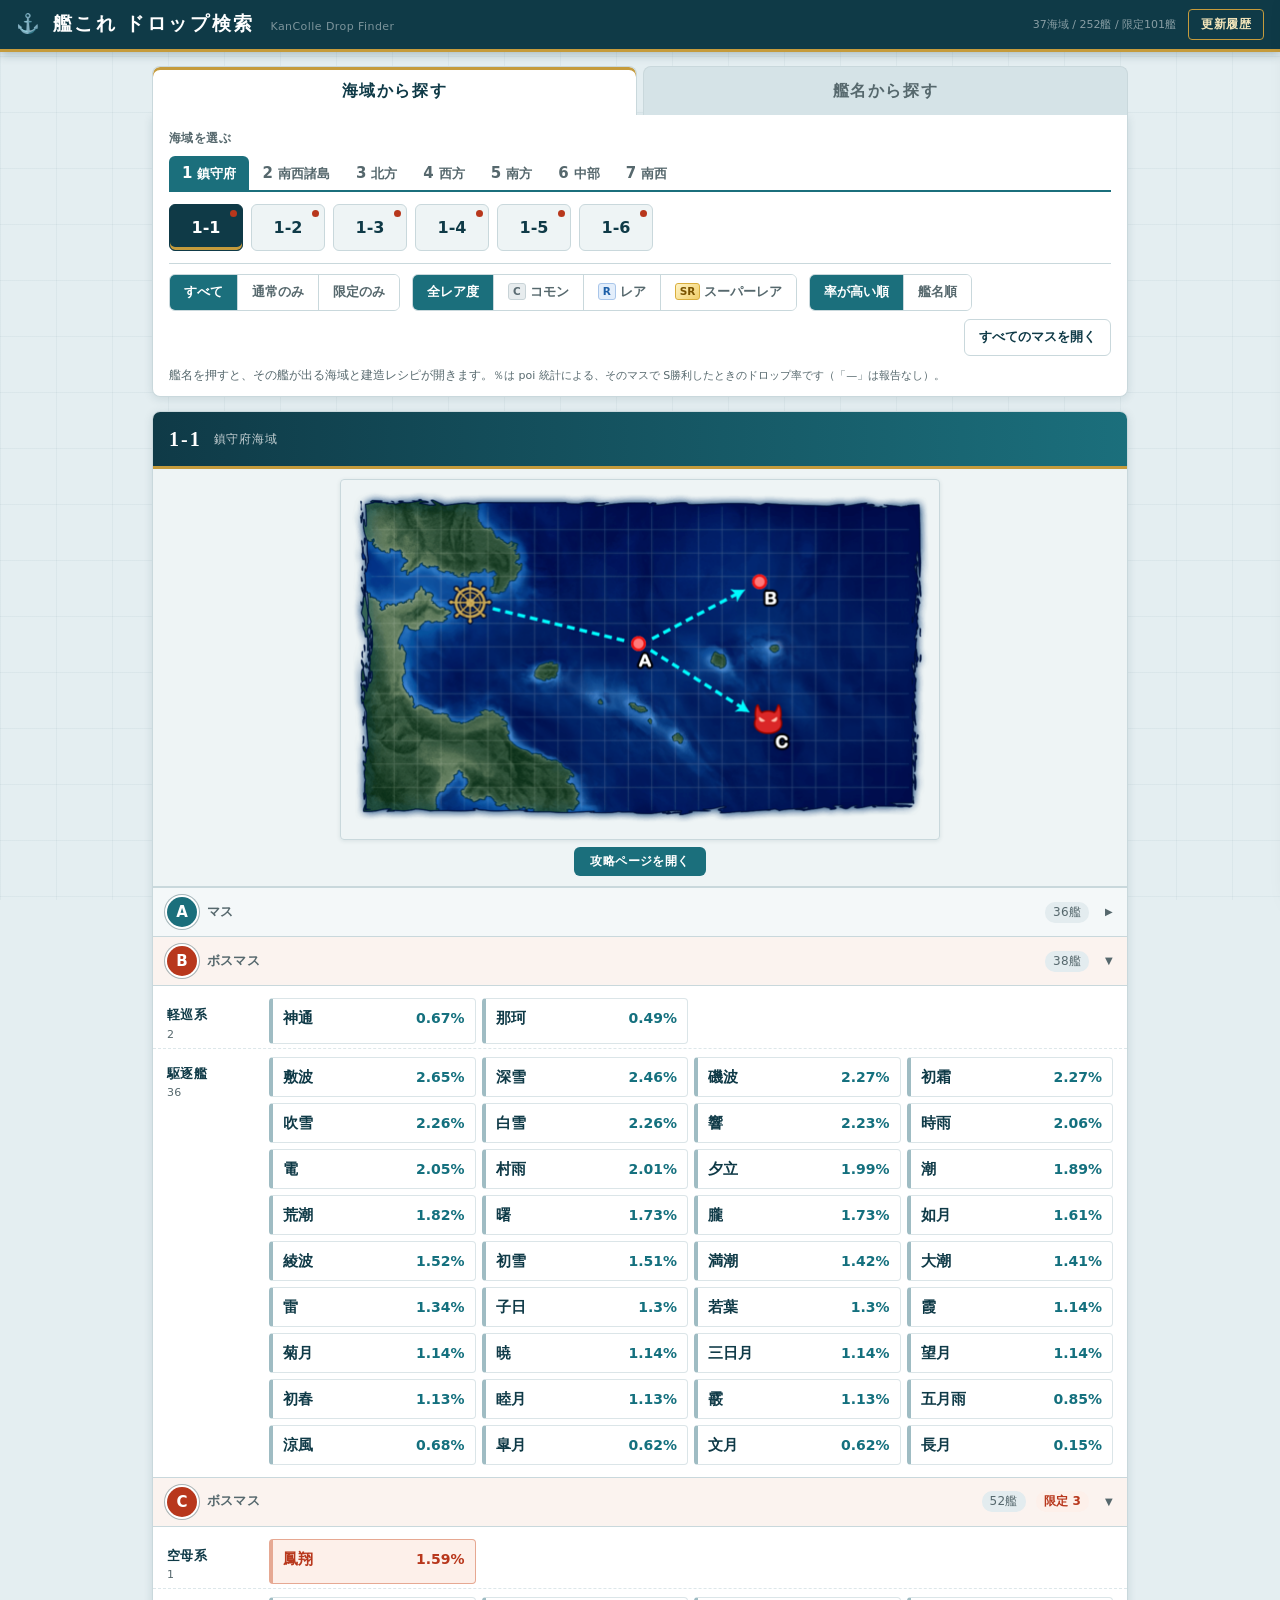
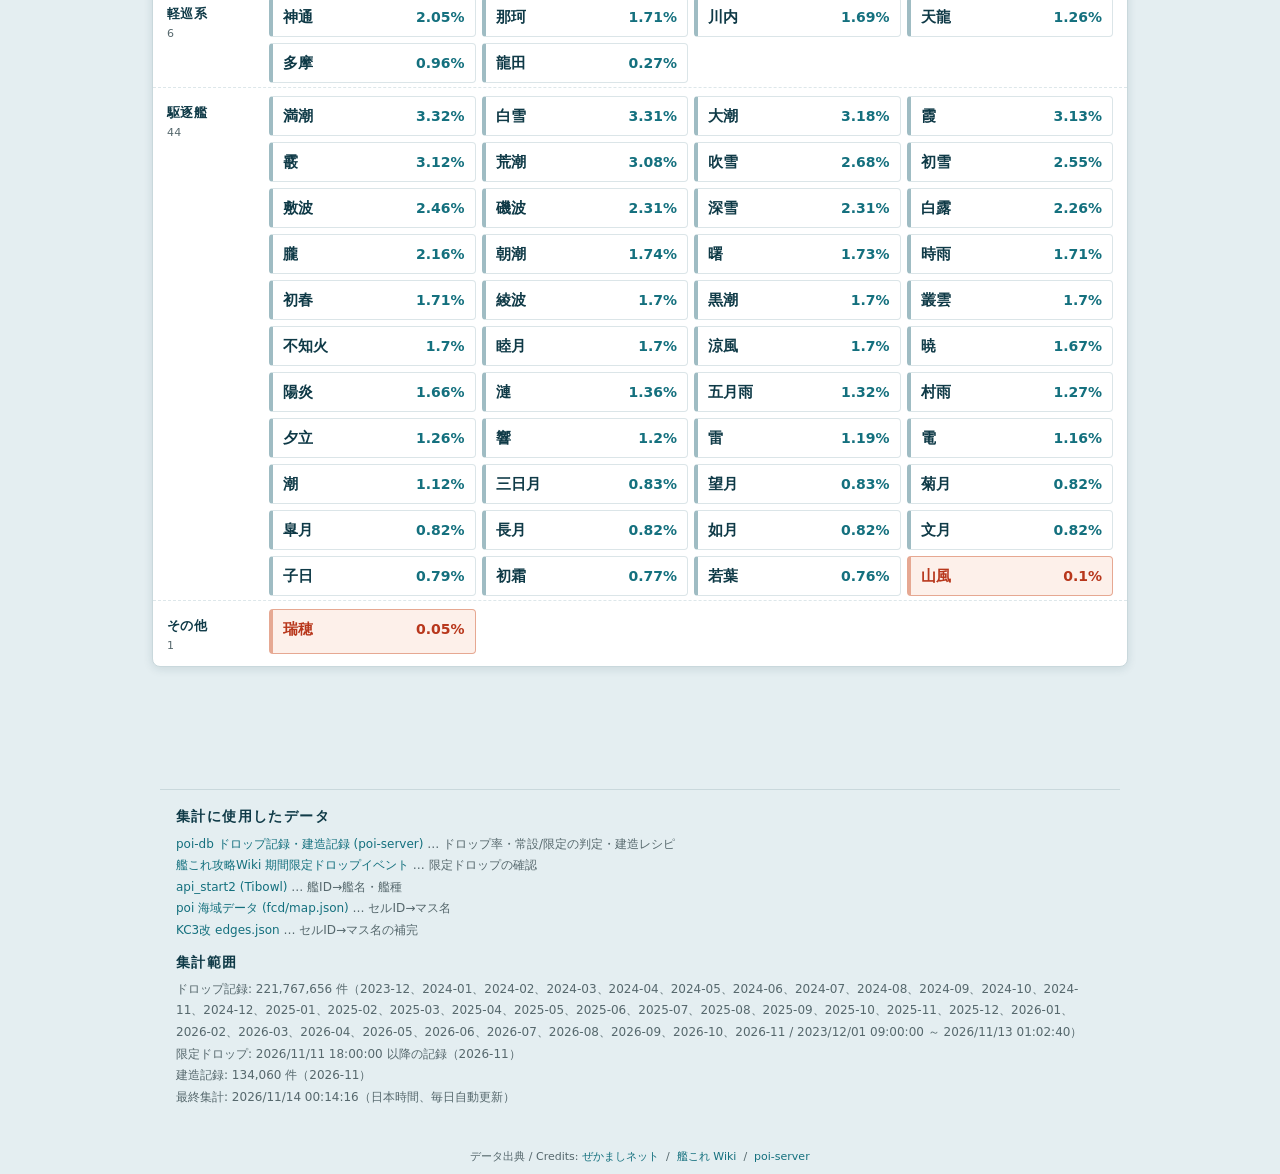
==== commit 641182ae: "レア度の表示とフィルター" ====
--- a/index.html
+++ b/index.html
@@ -483,13 +483,13 @@
 /* ---- 絞り込みの帯 ---- */
 .toolbar { display: flex; flex-wrap: wrap; gap: 8px 12px; align-items: center; padding-top: 10px; border-top: 1px solid var(--border); }
 .seg { display: inline-flex; border: 1px solid var(--border); border-radius: 6px; overflow: hidden; }
-.seg .src-btn, .seg .sort-btn {
+.seg .src-btn, .seg .sort-btn, .seg .rar-btn {
   border: none; border-right: 1px solid var(--border); border-radius: 0; background: #fff; color: var(--text-sub);
   padding: 7px 14px; font: inherit; font-size: 13px; font-weight: 600; cursor: pointer;
 }
 .seg button:last-child { border-right: none; }
 .seg button:hover { background: var(--blue-light); }
-.seg .src-btn.active, .seg .sort-btn.active { background: var(--navy2); color: #fff; }
+.seg .src-btn.active, .seg .sort-btn.active, .seg .rar-btn.active { background: var(--navy2); color: #fff; }
 .seg .src-btn.lim.active { background: var(--limited); }
 .ghost-btn { margin-left: auto; border: 1px solid var(--border); background: #fff; color: var(--navy); border-radius: 6px; padding: 7px 14px; font: inherit; font-size: 13px; font-weight: 600; cursor: pointer; }
 .ghost-btn:hover { background: var(--blue-light); }
@@ -552,6 +552,12 @@
 .tile:hover { background: var(--blue-light); border-color: var(--navy2); border-left-color: var(--navy2); }
 .tile .ship-name { min-width: 0; font-size: 15px; overflow: hidden; text-overflow: ellipsis; white-space: nowrap; }
 .tile .drop-rate { margin-left: 0; font-size: 14px; color: var(--blue); }
+/* レア度 (api_backs): C = コモン、R = レア、SR = スーパーレア */
+.rar { display: inline-block; font-style: normal; font-size: 10.5px; font-weight: 700; line-height: 1; padding: 2px 4px; margin-right: 5px; border-radius: 3px; vertical-align: 1px; letter-spacing: 0; }
+.rar.r1 { background: #e7ecee; color: #5a6b72; border: 1px solid #c8d3d7; }
+.rar.r2 { background: #e3eefb; color: #1d5fa8; border: 1px solid #a9c6ea; }
+.rar.r3 { background: linear-gradient(135deg, #fff3c4, #f1cf6a); color: #7a5300; border: 1px solid #d9ae3d; }
+.rar-btn .rar { margin-right: 4px; }
 .tile.lim { border-left-color: var(--limited); background: var(--limited-bg); border-color: var(--limited-bd); }
 .tile.lim .ship-name, .tile.lim .drop-rate { color: var(--limited); }
 .tile.lim:hover { background: #fbe2d8; }
@@ -662,6 +668,12 @@
         <button class="src-btn"        data-src="normal"  onclick="setMapSrc(this,'normal')">通常のみ</button>
         <button class="src-btn lim"    data-src="limited" onclick="setMapSrc(this,'limited')">限定のみ</button>
       </div>
+      <div class="seg" role="group" aria-label="レア度">
+        <button class="rar-btn active" onclick="setMapRar(this,0)">全レア度</button>
+        <button class="rar-btn"        onclick="setMapRar(this,1)"><i class="rar r1">C</i>コモン</button>
+        <button class="rar-btn"        onclick="setMapRar(this,2)"><i class="rar r2">R</i>レア</button>
+        <button class="rar-btn"        onclick="setMapRar(this,3)"><i class="rar r3">SR</i>スーパーレア</button>
+      </div>
       <div class="seg" role="group" aria-label="並び順">
         <button class="sort-btn active" onclick="setMapSort(this,'rate')">率が高い順</button>
         <button class="sort-btn"        onclick="setMapSort(this,'name')">艦名順</button>
@@ -748,6 +760,13 @@
 
 let currentWorld   = 'all';
 let currentMapSrc  = 'all';
+let currentMapRar  = 0;    // 0 = すべて、1 = コモン、2 = レア、3 = スーパーレア
+let RARITY = {};           // RARITY[艦名] = 1〜3 (api_backs から)
+const RAR_LABEL = { 1: ['C', 'コモン'], 2: ['R', 'レア'], 3: ['SR', 'スーパーレア'] };
+function rarBadge(ship) {
+  const r = RARITY[ship];
+  return r ? `<i class="rar r${r}" title="${RAR_LABEL[r][1]}">${RAR_LABEL[r][0]}</i>` : '';
+}
 let currentShipSrc = 'all';
 let buildSort      = {};
 let modalShip      = '';
@@ -760,6 +779,7 @@
 // Drop_Data.json: maps[map][node] = {boss, n, ships:[[艦名, 艦種, 限定(0/1), 率%, ドロップ数, 戦闘数, 基準, 出所]]}
 function ingestDrop(data) {
   DROP_INFO = data || {};
+  RARITY = DROP_INFO.rarity || {};
   for (const [map, nodes] of Object.entries(DROP_INFO.maps || {})) {
     mapData[map] = {}; nodeMeta[map] = {};
     for (const [node, v] of Object.entries(nodes)) {
@@ -974,6 +994,13 @@
   showMap();
 }
 
+function setMapRar(btn, r) {
+  currentMapRar = r;
+  document.querySelectorAll('#mapArea .rar-btn').forEach(b => b.classList.remove('active'));
+  btn.classList.add('active');
+  showMap();
+}
+
 function setMapSort(btn, sort) {
   mapSort = sort;
   document.querySelectorAll('#mapArea .sort-btn').forEach(b => b.classList.remove('active'));
@@ -999,6 +1026,7 @@
   for (const node of Object.keys(mapData[map]).sort(nodeCmp)) {
     const all = mapData[map][node];
     const entries = all.filter(e => {
+      if (currentMapRar && RARITY[e.ship] !== currentMapRar) return false;
       if (currentMapSrc === 'normal')  return e.normal  === true && e.limited !== true;
       if (currentMapSrc === 'limited') return e.limited === true;
       return true;
@@ -1026,13 +1054,13 @@
       for (const e of byType[ti].sort(cmp)) {
         const rt = rateText(e);
         html += `<button class="tile${e.limited === true ? ' lim' : ''}" onclick="openModal('${esc(e.ship)}')" title="${rateTitle(e)}">`
-          + `<span class="ship-name">${e.ship}</span><span class="drop-rate${rt ? '' : ' none'}">${rt || '—'}</span></button>`;
+          + `<span class="ship-name">${rarBadge(e.ship)}${e.ship}</span><span class="drop-rate${rt ? '' : ' none'}">${rt || '—'}</span></button>`;
       }
       html += `</div></div>`;
     }
     html += `</div>`;
   }
-  if (!shown) html += `<div class="no-data">${currentMapSrc === 'limited' ? 'この海域に限定ドロップはありません' : '該当するドロップはありません'}</div>`;
+  if (!shown) html += `<div class="no-data">${currentMapSrc === 'limited' && !currentMapRar ? 'この海域に限定ドロップはありません' : '該当するドロップはありません'}</div>`;
   html += '</div>';
   $('result').innerHTML = html;
   $('result').dataset.map = map;
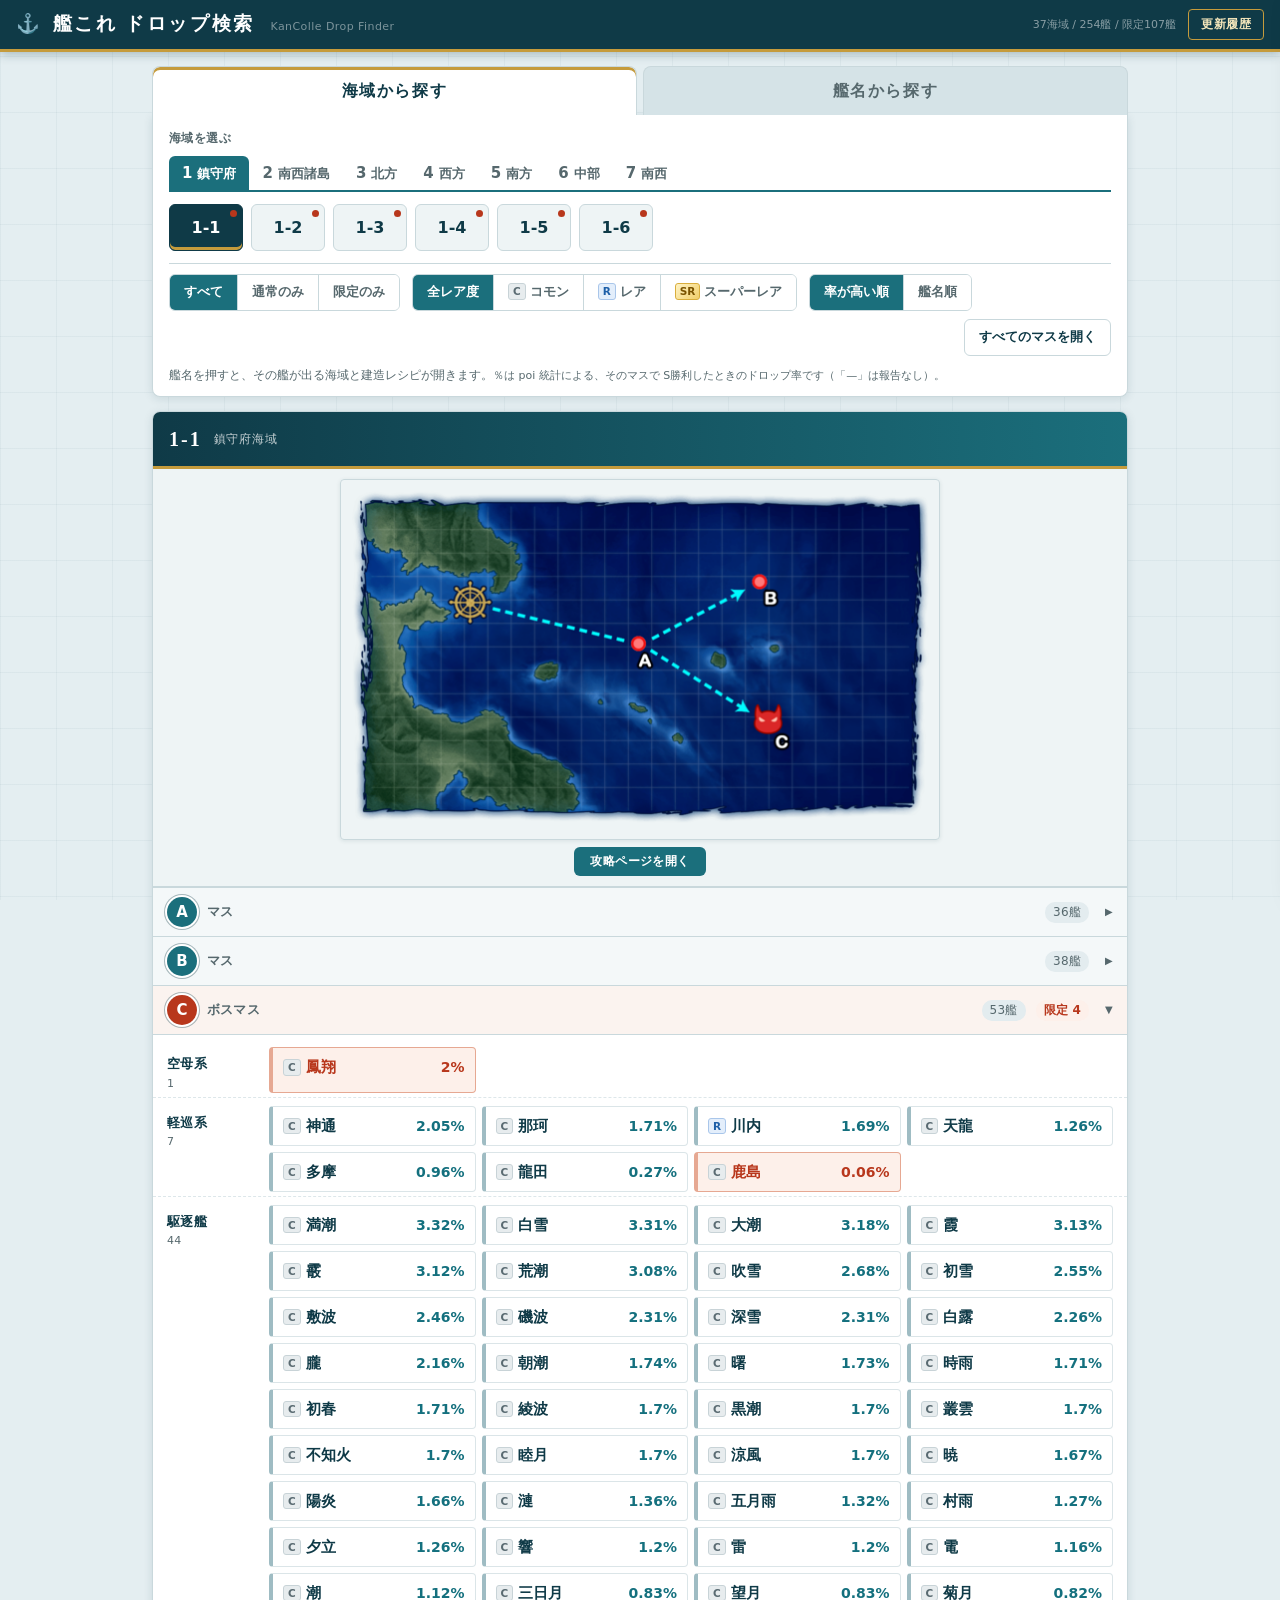
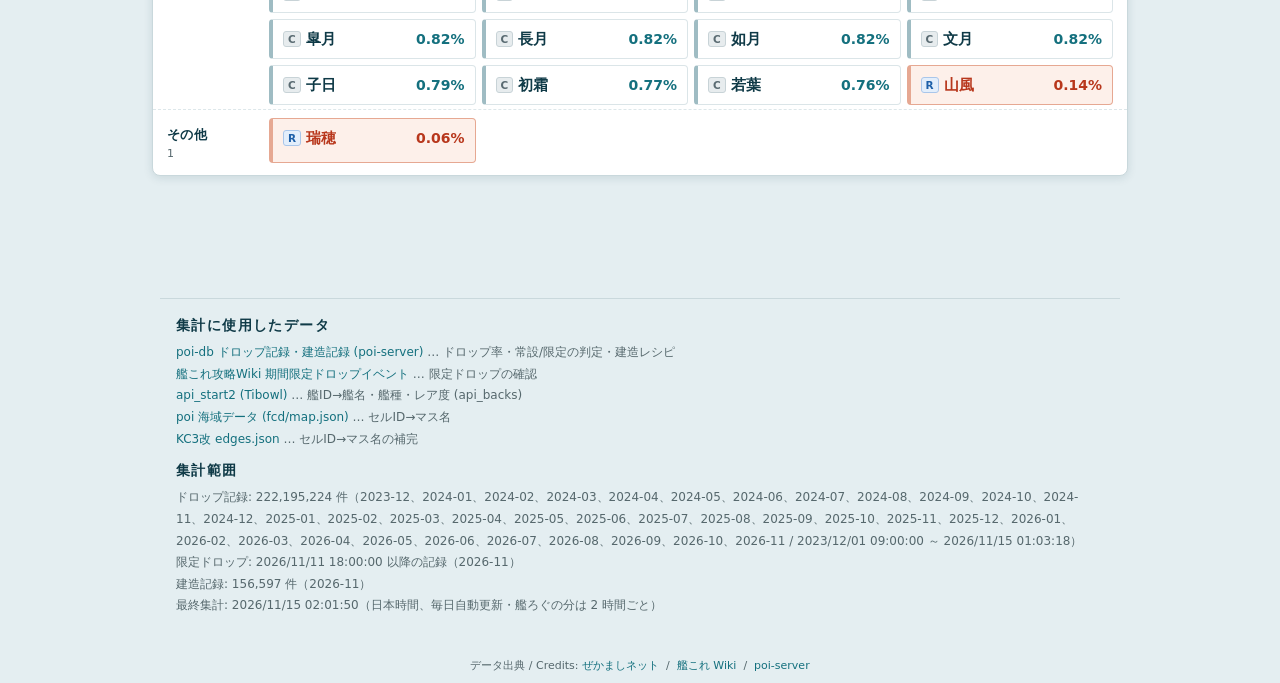
==== commit 85ea00a0: "艦ろぐを集計に取り込む" ====
--- a/index.html
+++ b/index.html
@@ -1361,8 +1361,9 @@
   const lines = [
     d.records ? `ドロップ記録: ${Number(d.records).toLocaleString()} 件（${(d.months || []).join('、')} / ${d.data_from || '?'} ～ ${d.data_to || '?'}）` : '',
     d.cutoff ? `限定ドロップ: ${d.cutoff} 以降の記録（${(d.limited_months || []).join('、')}）` : '限定ドロップ: 集計期間の全記録',
+    d.kanlog ? `艦ろぐ: ${d.kanlog.site_updated || '?'} 更新分（各海域の集計開始日から）` : '',
     b.records ? `建造記録: ${Number(b.records).toLocaleString()} 件（${(b.months || []).join('、')}）` : '',
-    `最終集計: ${d.generated || '不明'}（日本時間、毎日自動更新）`,
+    `最終集計: ${d.generated || '不明'}（日本時間、毎日自動更新・艦ろぐの分は 2 時間ごと）`,
   ].filter(Boolean).map(x => `<li>${x}</li>`).join('');
   $('sources').innerHTML = `<h3>集計に使用したデータ</h3><ul>${li}</ul><h3 style="margin-top:8px">集計範囲</h3><ul>${lines}</ul>`;
 }
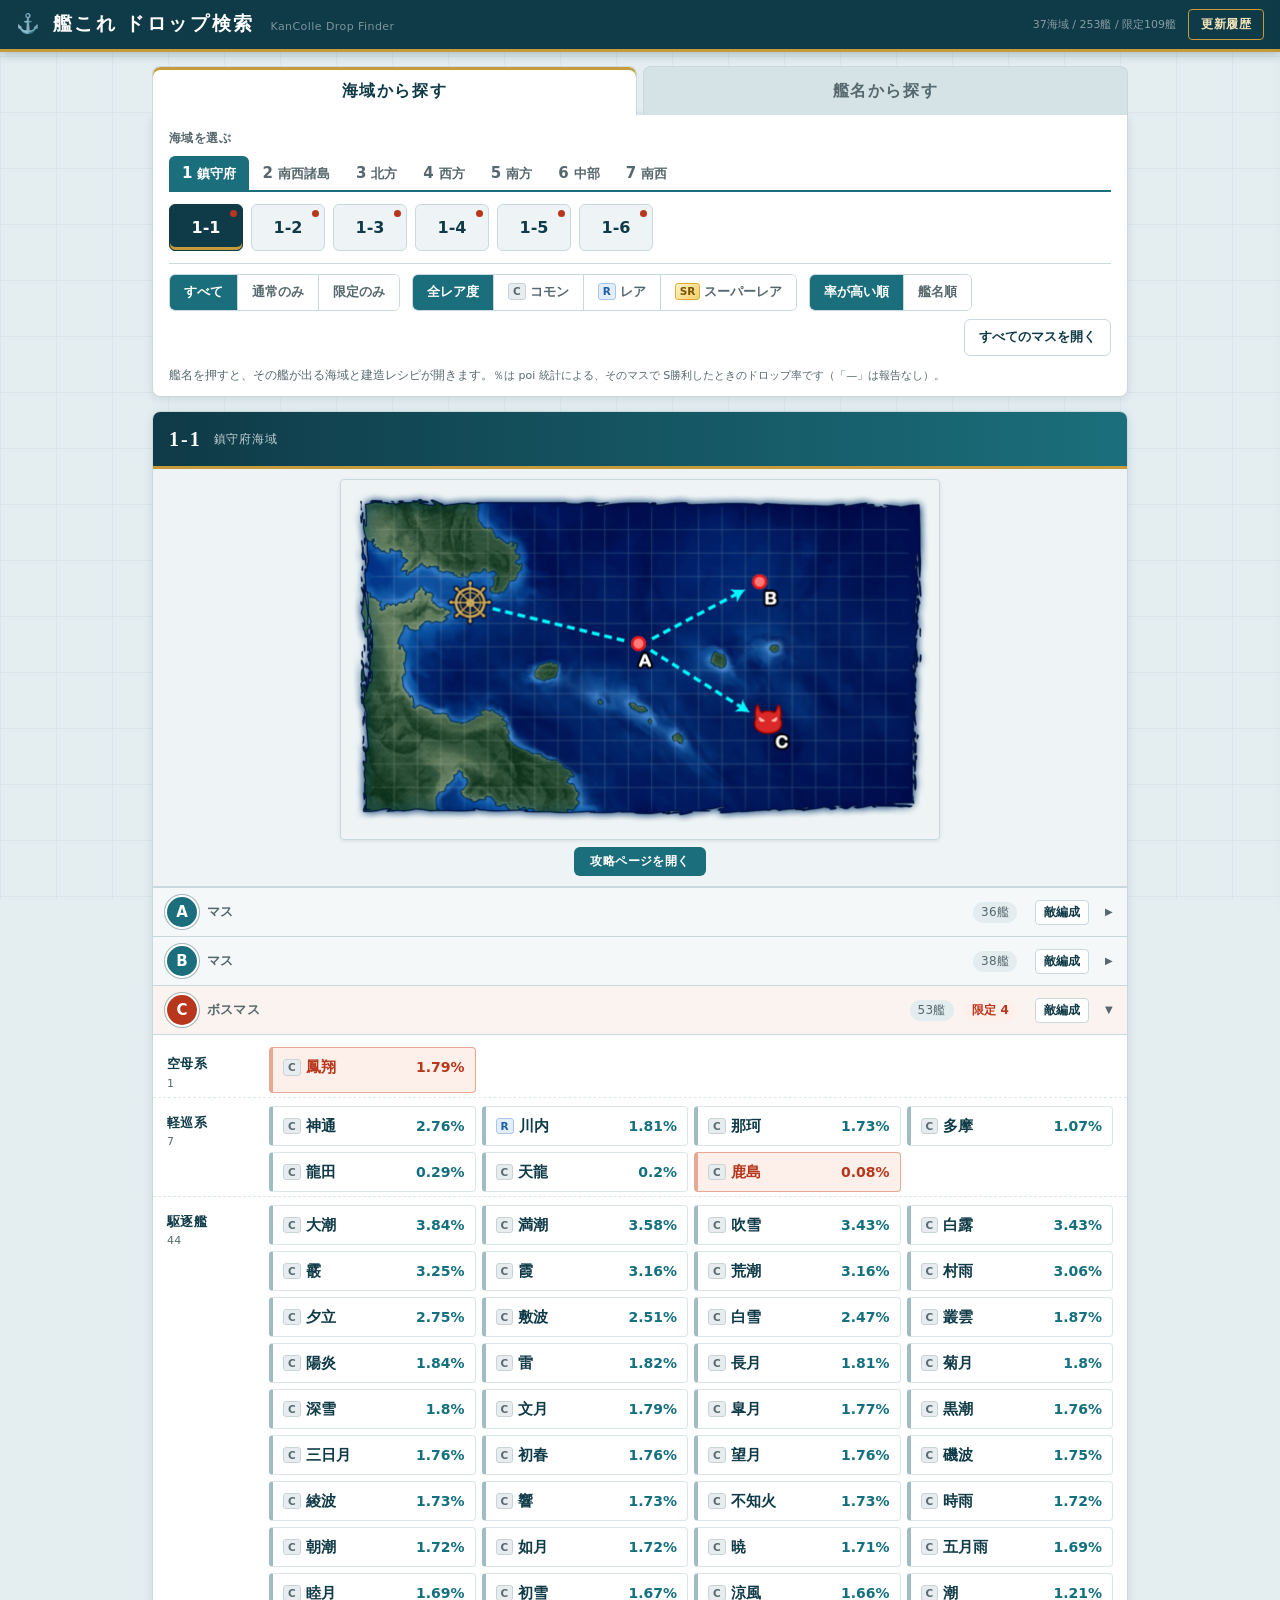
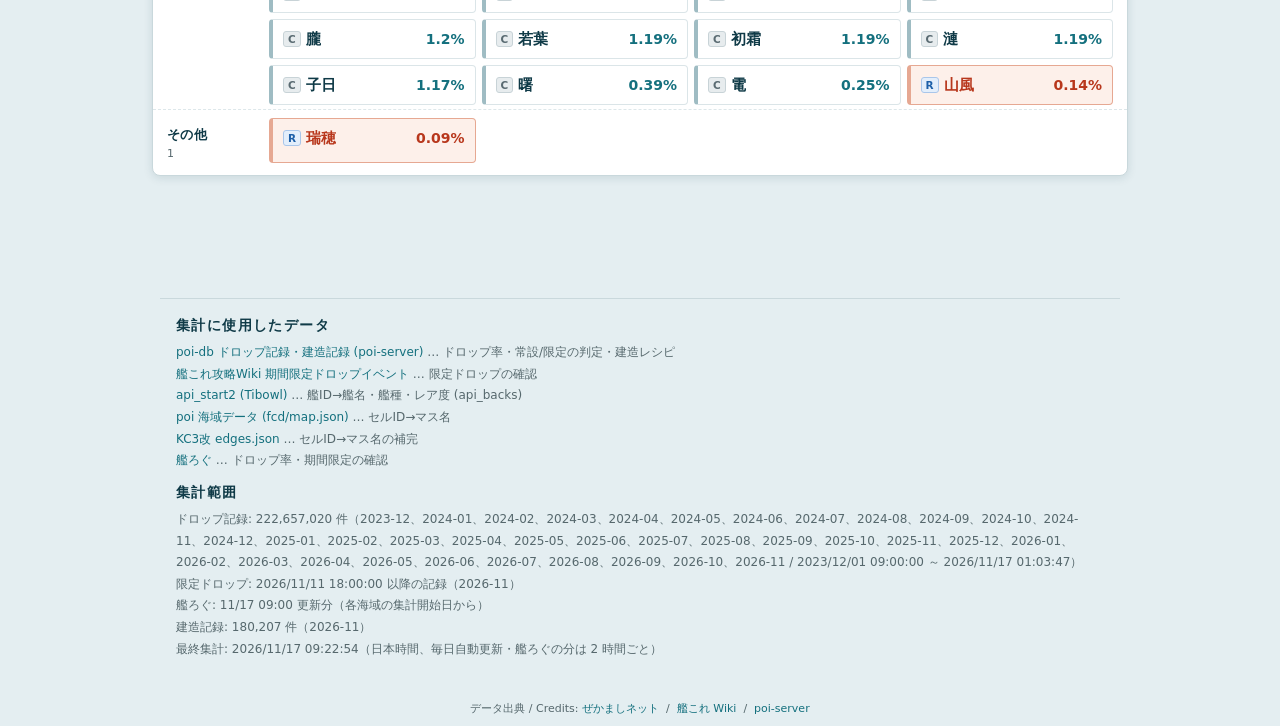
==== commit 25e4524f: "マスごとの敵編成を表示" ====
--- a/index.html
+++ b/index.html
@@ -536,6 +536,45 @@
 .node-label + .node-count { margin-left: auto; }
 .node-count.lim { background: var(--limited-bg); color: var(--limited); font-weight: 700; }
 .node-toggle { margin-left: 6px; }
+
+/* ---- 敵編成 ---- */
+.enemy-btn {
+  border: 1px solid var(--border); background: #fff; color: var(--navy); border-radius: 4px;
+  font: inherit; font-size: 12px; padding: 2px 8px; cursor: pointer; white-space: nowrap;
+}
+.enemy-btn:hover { background: var(--blue-light); }
+.node-header .enemy-btn { margin-left: 8px; }
+.rate-table .enemy-btn { margin-left: 6px; vertical-align: middle; }
+#enemyModal {
+  display: none; position: fixed; inset: 0; z-index: 250;
+  background: rgba(10,20,40,.55); align-items: flex-start; justify-content: center;
+  padding: 36px 12px 20px; overflow-y: auto;
+}
+#enemyModal.open { display: flex; }
+#enemyModal .modal-box { max-width: 760px; }
+.enemy-body { padding: 10px 14px 16px; max-height: 80vh; overflow-y: auto; }
+.enemy-note { font-size: 12px; color: var(--text-sub); margin: 2px 0 10px; line-height: 1.6; }
+.fleet { border: 1px solid var(--border); border-radius: 6px; margin-bottom: 10px; overflow: hidden; }
+.fleet-head {
+  display: flex; flex-wrap: wrap; align-items: baseline; gap: 4px 12px; padding: 7px 10px;
+  background: #f4f8f9; border-bottom: 1px solid var(--border); font-size: 13px;
+}
+.fleet-share { font-weight: 700; color: var(--navy); font-size: 15px; font-variant-numeric: tabular-nums; }
+.fleet-name { font-weight: 600; }
+.fleet-meta { color: var(--text-sub); font-size: 12px; }
+.fleet-table { width: 100%; border-collapse: collapse; font-size: 12px; }
+.fleet-table th { text-align: right; font-weight: 600; color: var(--text-sub); padding: 4px 6px; border-bottom: 1px solid var(--border); white-space: nowrap; }
+.fleet-table th:first-child, .fleet-table td:first-child, .fleet-table th:last-child { text-align: left; }
+.fleet-table td { text-align: right; padding: 4px 6px; border-bottom: 1px solid #eef2f3; font-variant-numeric: tabular-nums; white-space: nowrap; }
+.fleet-table tr:last-child td { border-bottom: none; }
+.fleet-table .en-name { font-weight: 600; white-space: normal; }
+.fleet-table .en-rank { font-size: 11px; font-weight: 700; margin-left: 3px; }
+.fleet-table .en-rank.elite { color: #b8371c; }
+.fleet-table .en-rank.flagship { color: #a07a00; }
+.fleet-table .en-type { color: var(--text-sub); font-size: 11px; margin-left: 4px; }
+.fleet-table .en-eq { color: var(--text-sub); font-size: 11px; white-space: normal; text-align: left; }
+.fleet-sub { padding: 3px 10px; font-size: 11px; color: var(--text-sub); background: #fafcfc; border-bottom: 1px solid #eef2f3; }
+.fleet-wrap { overflow-x: auto; }
 .node-body { border-top: 1px solid var(--border); padding: 4px 0 8px; }
 
 /* 艦のタイル: 艦種ごとに横へ並べる */
@@ -731,6 +770,16 @@
 </div>
 
 <!-- 攻略ページ -->
+<div id="enemyModal" onclick="if (event.target === this) closeEnemy()">
+  <div class="modal-box">
+    <div class="modal-header">
+      <span id="enemyTitle">敵編成</span>
+      <button class="modal-close" style="margin-left:auto" onclick="closeEnemy()">閉じる</button>
+    </div>
+    <div class="enemy-body" id="enemyBody"></div>
+  </div>
+</div>
+
 <div id="kouryakuModal" onclick="onKouryakuBg(event)">
   <div class="kouryaku-box">
     <div class="kouryaku-bar">
@@ -1046,6 +1095,7 @@
       + `<span class="node-label">${boss ? 'ボスマス' : 'マス'}</span>`
       + `<span class="node-count">${entries.length}艦</span>`
       + (limCnt ? `<span class="node-count lim">限定 ${limCnt}</span>` : '')
+      + `<button class="enemy-btn" onclick="event.stopPropagation(); openEnemy('${map}','${node}')">敵編成</button>`
       + `<span class="node-toggle" id="tog_${nodeId}">${open ? '▼' : '▶'}</span></div>`;
     html += `<div class="node-body${open ? ' open' : ''}" id="${nodeId}">`;
     for (let ti = 0; ti < TYPE_LABELS.length; ti++) {
@@ -1216,7 +1266,7 @@
     for (const x of md) {
       const boss = nodeMeta[map]?.[x.node]?.boss ? '<span class="badge boss">ボス</span>' : '';
       const lim  = x.limited ? '<span class="badge limited">限定</span>' : '';
-      html += `<tr><td>${nodeMark(map, x.node)}${boss}${lim}</td><td class="r">${rateText(x) || '—'}</td><td class="n">${rateTitle(x)}</td></tr>`;
+      html += `<tr><td>${nodeMark(map, x.node)}${boss}${lim}<button class="enemy-btn" onclick="openEnemy('${map}','${x.node}')">敵編成</button></td><td class="r">${rateText(x) || '—'}</td><td class="n">${rateTitle(x)}</td></tr>`;
     }
     html += '</table>';
     html += mediaHtml(map, 'sm');
@@ -1307,6 +1357,67 @@
 // ============================================================
 //  画像・攻略・ドロワー
 // ============================================================
+// ============================================================
+//  敵編成 (data/enemy.json、初めて開いたときに読み込む)
+// ============================================================
+let enemyData = null, enemyLoading = null;
+function loadEnemy() {
+  if (!enemyLoading) enemyLoading = fetch('data/enemy.json', { cache: 'no-cache' })
+    .then(r => { if (!r.ok) throw new Error(r.status); return r.json(); })
+    .then(d => (enemyData = d))
+    .catch(e => { enemyLoading = null; throw e; });
+  return enemyLoading;
+}
+function htmlEsc(s) { return String(s).replace(/[&<>"']/g, c => ({ '&': '&amp;', '<': '&lt;', '>': '&gt;', '"': '&quot;', "'": '&#39;' }[c])); }
+const RNG = { 1: '短', 2: '中', 3: '長', 4: '超長', 5: '超長+' };
+const SPD = { 0: '陸上', 5: '低速', 10: '高速', 15: '高速+', 20: '最速' };
+function enemyRows(ids, D) {
+  return ids.map(id => {
+    const e = D.ships[id] || { n: '#' + id };
+    const y = e.y ? `<span class="en-rank ${htmlEsc(e.y)}">${htmlEsc(e.y)}</span>` : '';
+    const v = k => e[k] == null ? '—' : e[k];
+    return `<tr><td><span class="en-name">${htmlEsc(e.n)}${y}</span><span class="en-type">${htmlEsc(e.t || '')}</span></td>`
+      + `<td>${v('hp')}</td><td>${v('ar')}</td><td>${v('fp')}</td><td>${v('tp')}</td><td>${v('aa')}</td><td>${v('asw')}</td>`
+      + `<td>${RNG[e.rng] || '—'}</td><td class="en-eq">${htmlEsc((e.eq || []).join('、'))}</td></tr>`;
+  }).join('');
+}
+function fleetTable(ids, D, label) {
+  return (label ? `<div class="fleet-sub">${label}</div>` : '')
+    + '<div class="fleet-wrap"><table class="fleet-table"><thead><tr><th>敵艦</th><th>耐久</th><th>装甲</th><th>火力</th><th>雷装</th><th>対空</th><th>対潜</th><th>射程</th><th>装備</th></tr></thead>'
+    + `<tbody>${enemyRows(ids, D)}</tbody></table></div>`;
+}
+function renderEnemy(map, node) {
+  const D = enemyData, v = D?.maps?.[map]?.[node];
+  const boss = nodeMeta[map]?.[node]?.boss;
+  $('enemyTitle').textContent = `${map} ${node} マス${boss ? '（ボス）' : ''}の敵編成`;
+  if (!v) { $('enemyBody').innerHTML = '<div class="no-data">このマスの敵編成の記録はまだありません</div>'; return; }
+  const FM = D.formations || {};
+  const mo = v.months.map(m => m.replace('-', '年') + '月').join('・');
+  let h = `<p class="enemy-note">${mo}にこのマスで勝った記録 ${v.n.toLocaleString()} 件から、出た割合の多い順に並べています（0.5% 未満のものは省略）。`
+    + `敵艦の性能は KC3改のデータです。</p>`;
+  for (const f of v.fleets) {
+    const fm = f.fm.map(([k, r]) => `${FM[k] || '陣形' + k}${f.fm.length > 1 ? ` ${r}%` : ''}`).join('・');
+    h += `<div class="fleet"><div class="fleet-head"><span class="fleet-share">${f.r}%</span>`
+      + `<span class="fleet-name">${htmlEsc(f.nm || '敵艦隊')}</span>`
+      + `<span class="fleet-meta">${fm || '陣形不明'}${f.exp ? `・基本経験値 ${f.exp}` : ''}・${f.k.toLocaleString()} 件</span></div>`
+      + (f.s2 && f.s2.length ? fleetTable(f.s, D, '主力艦隊') + fleetTable(f.s2, D, '随伴艦隊') : fleetTable(f.s, D, ''))
+      + '</div>';
+  }
+  $('enemyBody').innerHTML = h;
+}
+function openEnemy(map, node) {
+  $('enemyTitle').textContent = `${map} ${node} マスの敵編成`;
+  $('enemyBody').innerHTML = '<div class="no-data">読み込み中…</div>';
+  $('enemyModal').classList.add('open');
+  document.body.style.overflow = 'hidden';
+  loadEnemy().then(() => renderEnemy(map, node))
+    .catch(() => { $('enemyBody').innerHTML = '<div class="no-data">敵編成のデータを読み込めませんでした</div>'; });
+}
+function closeEnemy() {
+  $('enemyModal').classList.remove('open');
+  if (!$('shipModal').classList.contains('open')) document.body.style.overflow = '';
+}
+
 function openImgModal(src) { $('imgModalImg').src=src; $('imgModal').classList.add('open'); }
 function closeImgModal()   { $('imgModal').classList.remove('open'); }
 
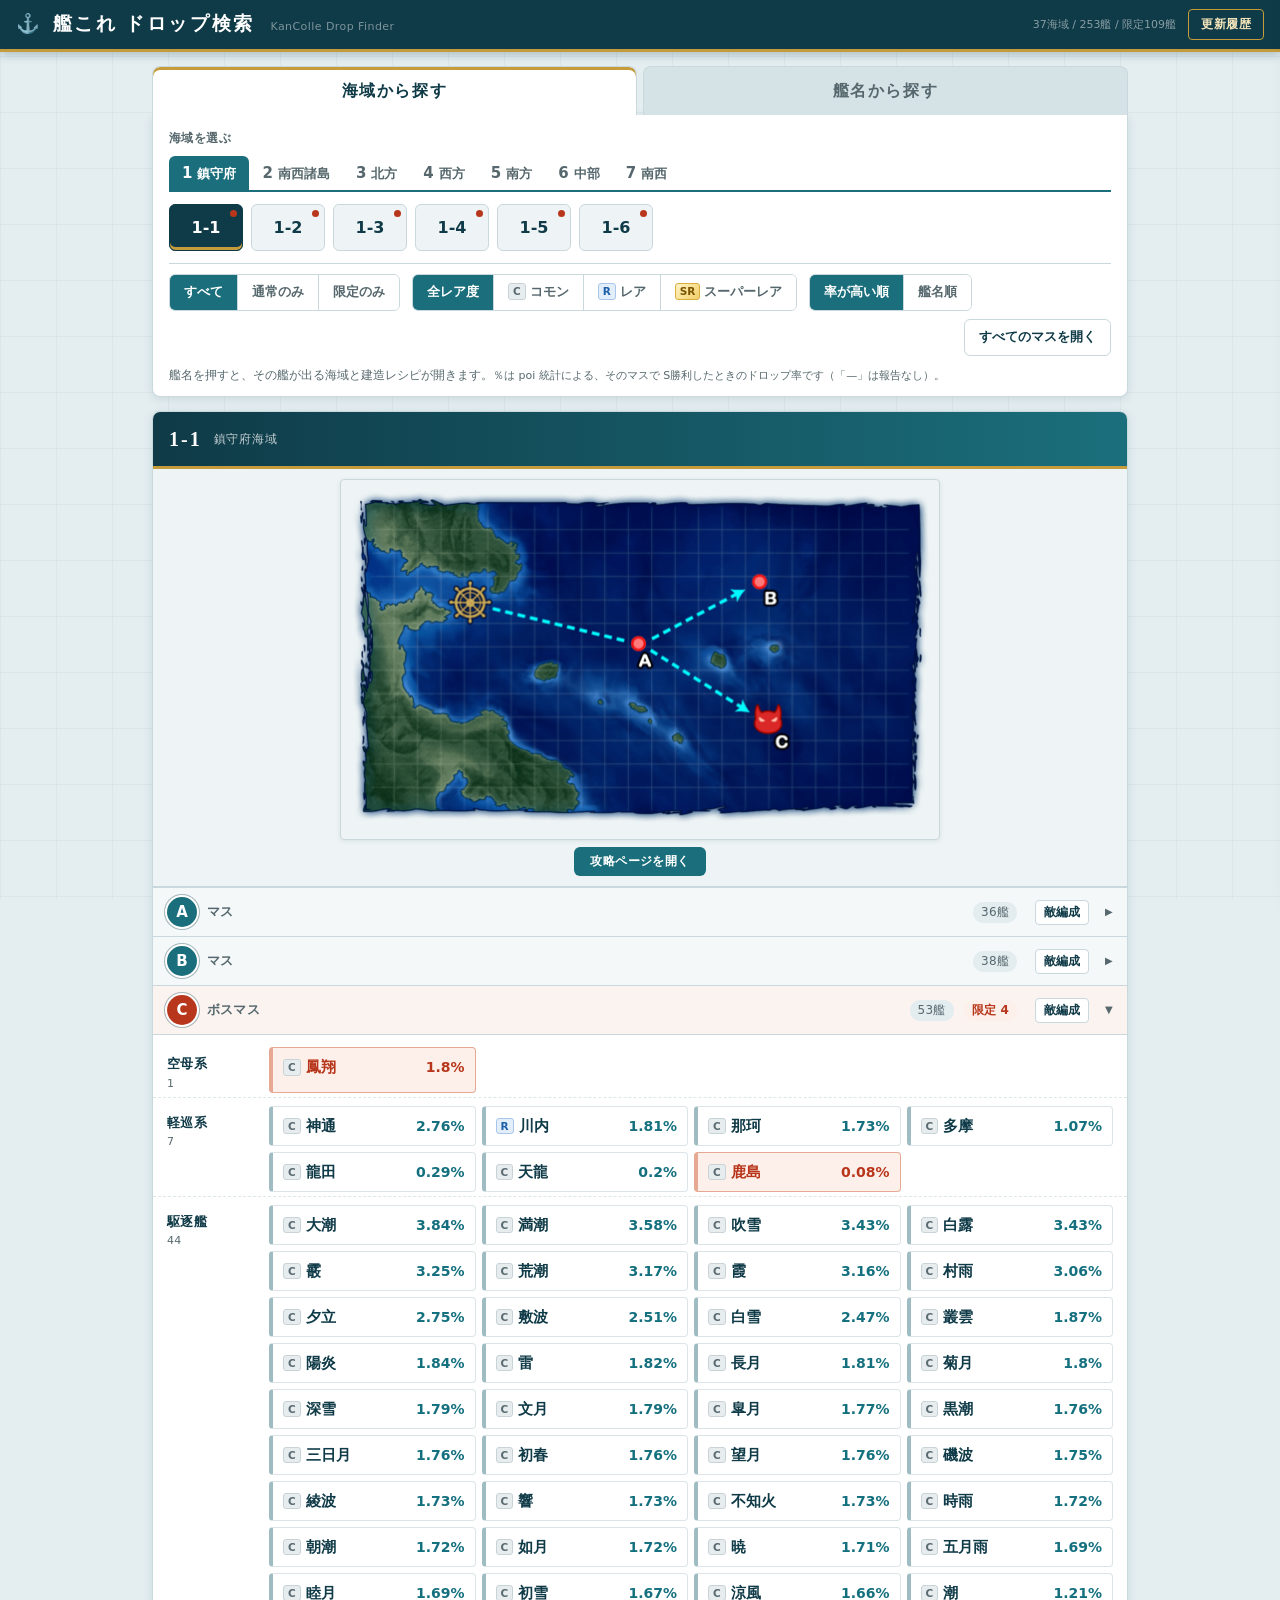
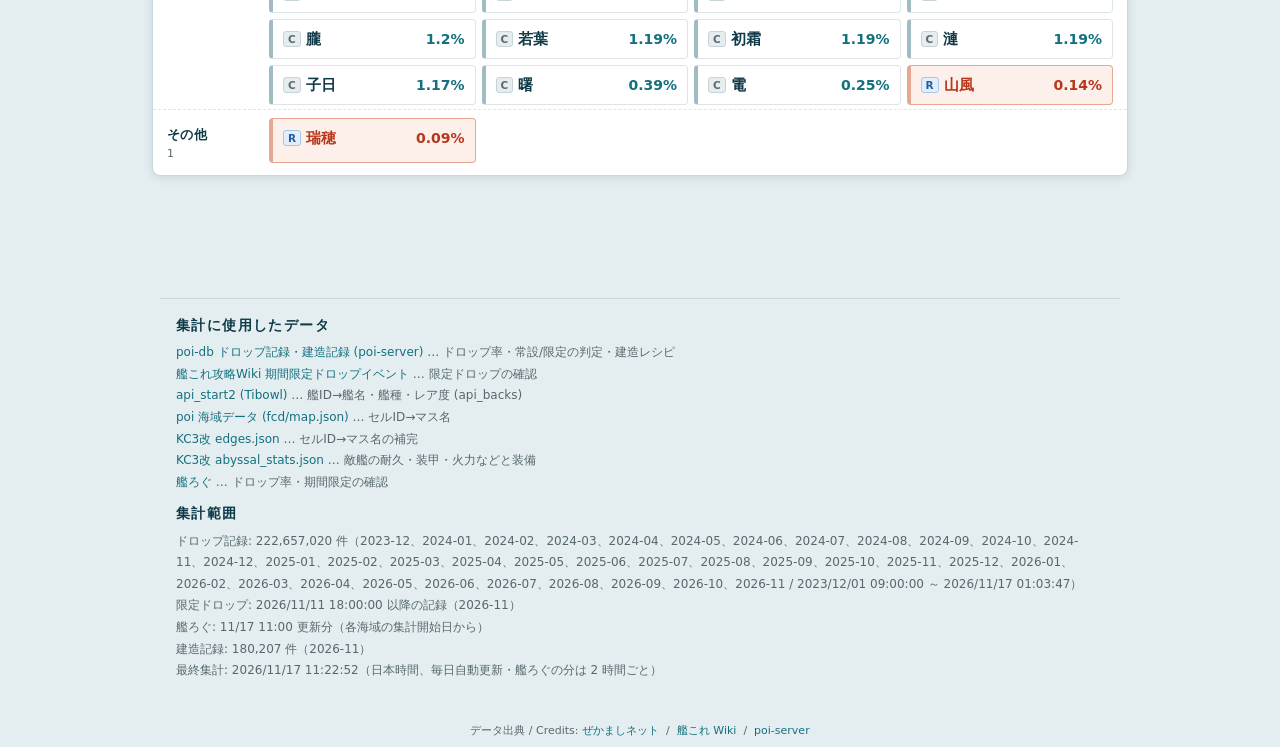
==== commit 39123d80: "ドロップした編成に★と編成ごとのドロップ率" ====
--- a/index.html
+++ b/index.html
@@ -575,6 +575,40 @@
 .fleet-table .en-eq { color: var(--text-sub); font-size: 11px; white-space: normal; text-align: left; }
 .fleet-sub { padding: 3px 10px; font-size: 11px; color: var(--text-sub); background: #fafcfc; border-bottom: 1px solid #eef2f3; }
 .fleet-wrap { overflow-x: auto; }
+.enemy-pick { padding: 8px 14px 0; font-size: 12px; color: var(--text-sub); }
+.enemy-pick select { font: inherit; font-size: 13px; padding: 2px 4px; margin-left: 4px; max-width: 60vw; }
+.drop-sum { border: 2px solid var(--brass); border-radius: 6px; padding: 8px 10px; margin-bottom: 12px; background: #fffaf0; }
+.drop-sum-title { font-weight: 700; color: #6b4a00; margin-bottom: 6px; font-size: 14px; }
+.drop-sum-table { width: 100%; border-collapse: collapse; font-size: 12px; }
+.drop-sum-table th { text-align: left; color: var(--text-sub); font-weight: 600; padding: 3px 5px; border-bottom: 1px solid #ecdcb4; white-space: nowrap; }
+.drop-sum-table td { padding: 5px; border-bottom: 1px solid #f3e8cc; vertical-align: middle; }
+.drop-sum-table tr { cursor: pointer; }
+.drop-sum-table tr:hover td { background: #fff3d6; }
+.drop-sum-table td.star, .drop-star { color: #c08a00; font-weight: 700; }
+.drop-sum-table .sub { color: var(--text-sub); font-size: 11px; margin-left: 2px; white-space: nowrap; }
+.drop-sum-table td:first-child + td { display: flex; flex-wrap: wrap; gap: 3px; }
+.enemy-section { font-weight: 700; color: var(--navy); margin: 4px 0 8px; font-size: 13px; }
+.fleet.dropped { border: 2px solid var(--brass); }
+.fleet.dropped .fleet-head { background: #fff6df; }
+.drop-star { font-size: 13px; }
+.fleet-drop { flex-basis: 100%; font-size: 12px; color: #6b4a00; font-weight: 600; margin-top: 3px; }
+.fleet-drop.none { color: var(--text-sub); font-weight: 400; }
+.fleet-line { flex-basis: 100%; display: flex; flex-wrap: wrap; gap: 4px; margin-top: 3px; }
+.en-chip { background: #fff; border: 1px solid var(--border); border-radius: 3px; padding: 1px 6px; font-size: 12px; white-space: nowrap; }
+.en-chip.flag { border-color: var(--navy2); font-weight: 700; }
+.en-chip .en-rank { font-size: 10px; font-weight: 700; margin-left: 2px; }
+.en-chip .en-rank.elite { color: #b8371c; }
+.en-chip .en-rank.flagship { color: #a07a00; }
+.fleet-sep { font-size: 11px; color: var(--text-sub); align-self: center; margin: 0 2px 0 6px; }
+.en-no { display: inline-block; min-width: 1.4em; color: var(--text-sub); font-size: 11px; }
+.fleet-table tr.en-row td { border-bottom: none; padding-bottom: 1px; }
+.fleet-table tr.en-eqrow td { text-align: left; color: var(--text-sub); font-size: 11px; white-space: normal; padding: 0 6px 5px 26px; }
+@media (max-width: 560px) {
+  .fleet-table { font-size: 11px; }
+  .fleet-table th, .fleet-table td { padding: 3px 3px; }
+  .fleet-table .en-type { display: none; }
+  .fleet-table tr.en-eqrow td { padding-left: 20px; }
+}
 .node-body { border-top: 1px solid var(--border); padding: 4px 0 8px; }
 
 /* 艦のタイル: 艦種ごとに横へ並べる */
@@ -776,6 +810,7 @@
       <span id="enemyTitle">敵編成</span>
       <button class="modal-close" style="margin-left:auto" onclick="closeEnemy()">閉じる</button>
     </div>
+    <div class="enemy-pick"><label>ドロップした編成に ★ を付ける艦: <select id="enemyShip" onchange="enemyShip = this.value; renderEnemy(enemyAt[0], enemyAt[1])"></select></label></div>
     <div class="enemy-body" id="enemyBody"></div>
   </div>
 </div>
@@ -1266,7 +1301,7 @@
     for (const x of md) {
       const boss = nodeMeta[map]?.[x.node]?.boss ? '<span class="badge boss">ボス</span>' : '';
       const lim  = x.limited ? '<span class="badge limited">限定</span>' : '';
-      html += `<tr><td>${nodeMark(map, x.node)}${boss}${lim}<button class="enemy-btn" onclick="openEnemy('${map}','${x.node}')">敵編成</button></td><td class="r">${rateText(x) || '—'}</td><td class="n">${rateTitle(x)}</td></tr>`;
+      html += `<tr><td>${nodeMark(map, x.node)}${boss}${lim}<button class="enemy-btn" onclick="openEnemy('${map}','${x.node}','${esc(ship)}')">敵編成</button></td><td class="r">${rateText(x) || '—'}</td><td class="n">${rateTitle(x)}</td></tr>`;
     }
     html += '</table>';
     html += mediaHtml(map, 'sm');
@@ -1360,7 +1395,14 @@
 // ============================================================
 //  敵編成 (data/enemy.json、初めて開いたときに読み込む)
 // ============================================================
-let enemyData = null, enemyLoading = null;
+let enemyData = null, enemyLoading = null, enemyShip = '', enemyAt = ['', ''];
+const enemyDrops = {};      // 海域 -> data/enemy_drop/海域.json (編成ごとに出た艦)
+function loadEnemyDrops(map) {
+  if (!enemyDrops[map]) enemyDrops[map] = fetch(`data/enemy_drop/${map}.json`, { cache: 'no-cache' })
+    .then(r => r.ok ? r.json() : {}).catch(() => ({}));
+  return enemyDrops[map];
+}
+const pctE = (a, b) => b ? (a / b * 100 >= 10 ? (a / b * 100).toFixed(1) : (a / b * 100).toFixed(2)) + '%' : '—';
 function loadEnemy() {
   if (!enemyLoading) enemyLoading = fetch('data/enemy.json', { cache: 'no-cache' })
     .then(r => { if (!r.ok) throw new Error(r.status); return r.json(); })
@@ -1372,22 +1414,33 @@
 const RNG = { 1: '短', 2: '中', 3: '長', 4: '超長', 5: '超長+' };
 const SPD = { 0: '陸上', 5: '低速', 10: '高速', 15: '高速+', 20: '最速' };
 function enemyRows(ids, D) {
-  return ids.map(id => {
+  return ids.map((id, i) => {
     const e = D.ships[id] || { n: '#' + id };
     const y = e.y ? `<span class="en-rank ${htmlEsc(e.y)}">${htmlEsc(e.y)}</span>` : '';
     const v = k => e[k] == null ? '—' : e[k];
-    return `<tr><td><span class="en-name">${htmlEsc(e.n)}${y}</span><span class="en-type">${htmlEsc(e.t || '')}</span></td>`
+    return `<tr class="en-row"><td><span class="en-no">${i + 1}</span><span class="en-name">${htmlEsc(e.n)}${y}</span><span class="en-type">${htmlEsc(e.t || '')}</span></td>`
       + `<td>${v('hp')}</td><td>${v('ar')}</td><td>${v('fp')}</td><td>${v('tp')}</td><td>${v('aa')}</td><td>${v('asw')}</td>`
-      + `<td>${RNG[e.rng] || '—'}</td><td class="en-eq">${htmlEsc((e.eq || []).join('、'))}</td></tr>`;
+      + `<td>${RNG[e.rng] || '—'}</td></tr>`
+      + (e.eq && e.eq.length ? `<tr class="en-eqrow"><td colspan="8">装備: ${htmlEsc(e.eq.join('、'))}</td></tr>` : '');
+  }).join('');
+}
+// 編成の並び (旗艦から順に全艦)
+function lineup(ids, D) {
+  return ids.map((id, i) => {
+    const e = D.ships[id] || { n: '#' + id };
+    return `<span class="en-chip${i === 0 ? ' flag' : ''}">${htmlEsc(e.n)}${e.y ? `<span class="en-rank ${htmlEsc(e.y)}">${htmlEsc(e.y)}</span>` : ''}</span>`;
   }).join('');
 }
 function fleetTable(ids, D, label) {
   return (label ? `<div class="fleet-sub">${label}</div>` : '')
-    + '<div class="fleet-wrap"><table class="fleet-table"><thead><tr><th>敵艦</th><th>耐久</th><th>装甲</th><th>火力</th><th>雷装</th><th>対空</th><th>対潜</th><th>射程</th><th>装備</th></tr></thead>'
+    + '<div class="fleet-wrap"><table class="fleet-table"><thead><tr><th>敵艦</th><th>耐久</th><th>装甲</th><th>火力</th><th>雷装</th><th>対空</th><th>対潜</th><th>射程</th></tr></thead>'
     + `<tbody>${enemyRows(ids, D)}</tbody></table></div>`;
 }
 function renderEnemy(map, node) {
   const D = enemyData, v = D?.maps?.[map]?.[node];
+  loadEnemyDrops(map).then(dd => renderEnemyWith(map, node, D, v, (dd || {})[node] || []));
+}
+function renderEnemyWith(map, node, D, v, fdrops) {
   const boss = nodeMeta[map]?.[node]?.boss;
   $('enemyTitle').textContent = `${map} ${node} マス${boss ? '（ボス）' : ''}の敵編成`;
   if (!v) { $('enemyBody').innerHTML = '<div class="no-data">このマスの敵編成の記録はまだありません</div>'; return; }
@@ -1395,17 +1448,56 @@
   const mo = v.months.map(m => m.replace('-', '年') + '月').join('・');
   let h = `<p class="enemy-note">${mo}にこのマスで勝った記録 ${v.n.toLocaleString()} 件から、出た割合の多い順に並べています（0.5% 未満のものは省略）。`
     + `敵艦の性能は KC3改のデータです。</p>`;
-  for (const f of v.fleets) {
+  const sh = enemyShip;
+  const got = i => (fdrops[i] || {})[sh] || [0, 0];
+  if (sh) {
+    // 選んだ艦がドロップした編成のまとめ
+    const idx = v.fleets.map((f, i) => i).filter(i => got(i)[0] + got(i)[1] > 0);
+    const tS = v.fleets.reduce((a, f, i) => a + got(i)[0], 0), tO = v.fleets.reduce((a, f, i) => a + got(i)[1], 0);
+    h += `<div class="drop-sum"><div class="drop-sum-title">★ ${htmlEsc(sh)} がドロップした編成：${idx.length} / ${v.fleets.length} 編成`
+      + `（この期間に S 勝利 ${tS} 件・A/B 勝利 ${tO} 件）</div>`;
+    if (idx.length) {
+      h += '<table class="drop-sum-table"><thead><tr><th></th><th>編成</th><th>出た割合</th><th>S 勝利でのドロップ率</th><th>A/B 勝利でのドロップ率</th></tr></thead><tbody>';
+      for (const i of idx.sort((a, b) => (got(b)[0] + got(b)[1]) - (got(a)[0] + got(a)[1]))) {
+        const f = v.fleets[i], [a, b] = got(i);
+        h += `<tr onclick="document.getElementById('fleet_${i}').scrollIntoView({behavior:'smooth',block:'start'})">`
+          + `<td class="star">★</td><td>${lineup(f.s, D)}${f.s2 && f.s2.length ? `<span class="fleet-sep">随伴</span>${lineup(f.s2, D)}` : ''}</td>`
+          + `<td>${f.r}%</td><td><b>${pctE(a, f.b?.[0])}</b><span class="sub">（${a} / ${(f.b?.[0] || 0).toLocaleString()}）</span></td>`
+          + `<td><b>${pctE(b, f.b?.[1])}</b><span class="sub">（${b} / ${(f.b?.[1] || 0).toLocaleString()}）</span></td></tr>`;
+      }
+      h += '</tbody></table>';
+    } else {
+      h += '<div class="enemy-note">この期間の記録では、どの編成でもまだ出ていません。</div>';
+    }
+    h += '<div class="enemy-note">ドロップ率は、その編成と戦って S 勝利（または A/B 勝利）した回数のうち、この艦が出た割合です（上の期間の分。公開している率とは期間が違うことがあります）。</div></div>'
+      + '<div class="enemy-section">このマスの編成（すべて）</div>';
+  }
+  v.fleets.forEach((f, i) => {
     const fm = f.fm.map(([k, r]) => `${FM[k] || '陣形' + k}${f.fm.length > 1 ? ` ${r}%` : ''}`).join('・');
-    h += `<div class="fleet"><div class="fleet-head"><span class="fleet-share">${f.r}%</span>`
+    const [a, b] = got(i), hit = sh && a + b > 0;
+    h += `<div class="fleet${hit ? ' dropped' : ''}" id="fleet_${i}"><div class="fleet-head">`
+      + (hit ? '<span class="drop-star">★ ドロップした編成</span>' : '')
+      + `<span class="fleet-share">${f.r}%</span>`
       + `<span class="fleet-name">${htmlEsc(f.nm || '敵艦隊')}</span>`
-      + `<span class="fleet-meta">${fm || '陣形不明'}${f.exp ? `・基本経験値 ${f.exp}` : ''}・${f.k.toLocaleString()} 件</span></div>`
+      + `<span class="fleet-meta">${fm || '陣形不明'}${f.exp ? `・基本経験値 ${f.exp}` : ''}・${f.k.toLocaleString()} 件</span>`
+      + `<div class="fleet-line">${lineup(f.s, D)}${f.s2 && f.s2.length ? `<span class="fleet-sep">随伴</span>${lineup(f.s2, D)}` : ''}</div>`
+      + (sh ? `<div class="fleet-drop${hit ? '' : ' none'}">${hit
+          ? `${htmlEsc(sh)}：S 勝利 ${pctE(a, f.b?.[0])}（${a} / ${(f.b?.[0] || 0).toLocaleString()}）・A/B 勝利 ${pctE(b, f.b?.[1])}（${b} / ${(f.b?.[1] || 0).toLocaleString()}）`
+          : `${htmlEsc(sh)} はこの編成ではまだ出ていない（S 勝利 ${(f.b?.[0] || 0).toLocaleString()} 戦・A/B 勝利 ${(f.b?.[1] || 0).toLocaleString()} 戦）`}</div>` : '')
+      + '</div>'
       + (f.s2 && f.s2.length ? fleetTable(f.s, D, '主力艦隊') + fleetTable(f.s2, D, '随伴艦隊') : fleetTable(f.s, D, ''))
       + '</div>';
-  }
+  });
   $('enemyBody').innerHTML = h;
 }
-function openEnemy(map, node) {
+function openEnemy(map, node, ship) {
+  enemyAt = [map, node];
+  // ★ を付ける艦: 艦の詳細から開いたらその艦、海域から開いたら選んでもらう
+  const here = (mapData[map]?.[node] || []).map(e => e.ship);
+  enemyShip = ship && here.includes(ship) ? ship : (ship || '');
+  $('enemyShip').innerHTML = '<option value="">（選ばない）</option>'
+    + [...new Set([enemyShip, ...here].filter(Boolean))].map(n => `<option${n === enemyShip ? ' selected' : ''}>${htmlEsc(n)}</option>`).join('');
+  loadEnemyDrops(map);
   $('enemyTitle').textContent = `${map} ${node} マスの敵編成`;
   $('enemyBody').innerHTML = '<div class="no-data">読み込み中…</div>';
   $('enemyModal').classList.add('open');
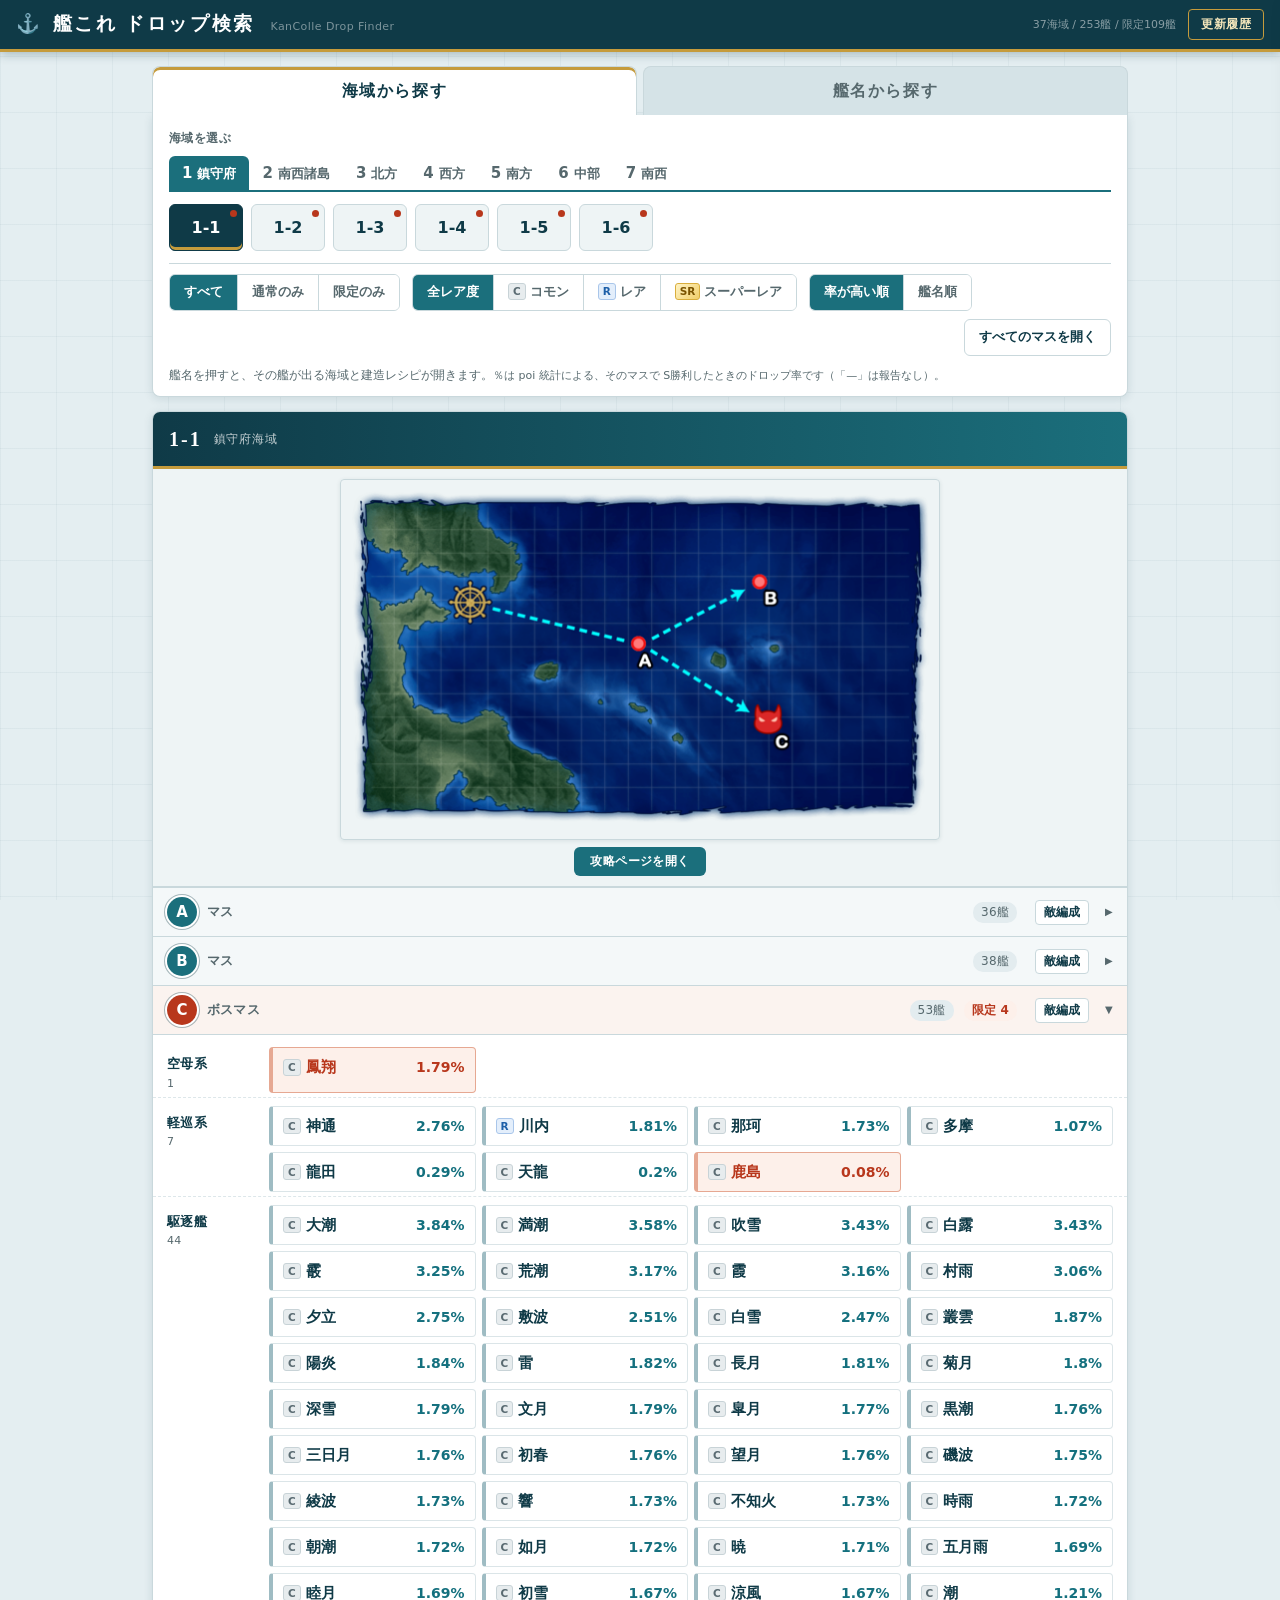
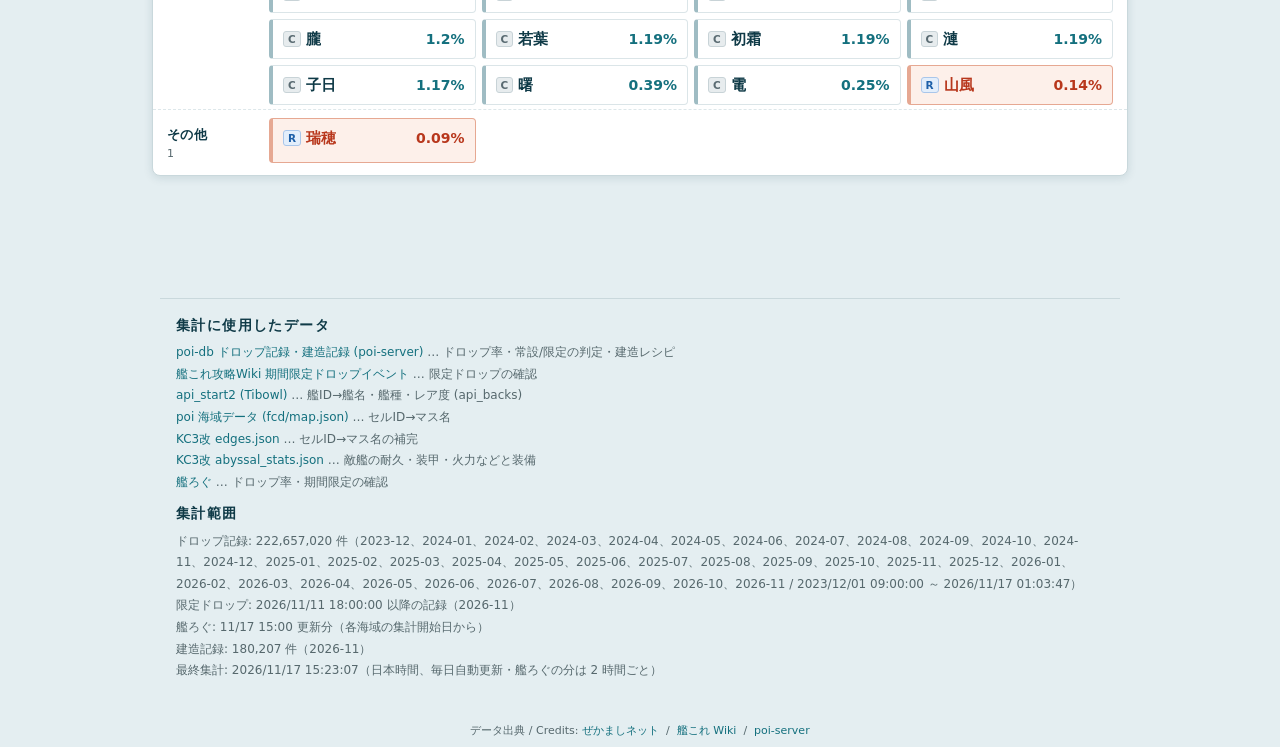
==== commit 654f7d80: "ドロップした編成を全期間から・限定は期間を合わせる" ====
--- a/index.html
+++ b/index.html
@@ -593,6 +593,7 @@
 .drop-star { font-size: 13px; }
 .fleet-drop { flex-basis: 100%; font-size: 12px; color: #6b4a00; font-weight: 600; margin-top: 3px; }
 .fleet-drop.none { color: var(--text-sub); font-weight: 400; }
+.old-fleet { font-size: 11px; color: var(--text-sub); border: 1px dashed var(--border); border-radius: 3px; padding: 0 5px; align-self: center; }
 .fleet-line { flex-basis: 100%; display: flex; flex-wrap: wrap; gap: 4px; margin-top: 3px; }
 .en-chip { background: #fff; border: 1px solid var(--border); border-radius: 3px; padding: 1px 6px; font-size: 12px; white-space: nowrap; }
 .en-chip.flag { border-color: var(--navy2); font-weight: 700; }
@@ -1438,7 +1439,7 @@
 }
 function renderEnemy(map, node) {
   const D = enemyData, v = D?.maps?.[map]?.[node];
-  loadEnemyDrops(map).then(dd => renderEnemyWith(map, node, D, v, (dd || {})[node] || []));
+  loadEnemyDrops(map).then(dd => renderEnemyWith(map, node, D, v, (dd || {})[node] || {}));
 }
 function renderEnemyWith(map, node, D, v, fdrops) {
   const boss = nodeMeta[map]?.[node]?.boss;
@@ -1449,32 +1450,39 @@
   let h = `<p class="enemy-note">${mo}にこのマスで勝った記録 ${v.n.toLocaleString()} 件から、出た割合の多い順に並べています（0.5% 未満のものは省略）。`
     + `敵艦の性能は KC3改のデータです。</p>`;
   const sh = enemyShip;
-  const got = i => (fdrops[i] || {})[sh] || [0, 0];
+  const si = sh ? (fdrops.ships || {})[sh] : null;     // 選んだ艦の「ドロップした編成」(期間を合わせて全記録から)
+  const fl = fdrops.fl || [];
+  const byCur = {};                                    // 今の編成一覧の番号 -> [S, A/B, S勝利数, A/B勝利数]
+  (si?.d || []).forEach(([fi, a, b, bS, bO]) => { if (fl[fi] && fl[fi].c >= 0) byCur[fl[fi].c] = [a, b, bS, bO]; });
+  const got = i => byCur[i] || null;
   if (sh) {
-    // 選んだ艦がドロップした編成のまとめ
-    const idx = v.fleets.map((f, i) => i).filter(i => got(i)[0] + got(i)[1] > 0);
-    const tS = v.fleets.reduce((a, f, i) => a + got(i)[0], 0), tO = v.fleets.reduce((a, f, i) => a + got(i)[1], 0);
-    h += `<div class="drop-sum"><div class="drop-sum-title">★ ${htmlEsc(sh)} がドロップした編成：${idx.length} / ${v.fleets.length} 編成`
-      + `（この期間に S 勝利 ${tS} 件・A/B 勝利 ${tO} 件）</div>`;
-    if (idx.length) {
+    const period = !si ? '' : si.lim ? `限定ドロップの期間（${si.from} 以降）` : '判定期間のすべての記録';
+    h += `<div class="drop-sum"><div class="drop-sum-title">★ ${htmlEsc(sh)} がドロップした編成`
+      + (si ? `：${si.d.length} 編成（${period}・このマス ${si.n.toLocaleString()} 戦のうち S 勝利 ${si.tot[0]} 件・A/B 勝利 ${si.tot[1]} 件）` : '') + '</div>';
+    if (si && si.d.length) {
       h += '<table class="drop-sum-table"><thead><tr><th></th><th>編成</th><th>出た割合</th><th>S 勝利でのドロップ率</th><th>A/B 勝利でのドロップ率</th></tr></thead><tbody>';
-      for (const i of idx.sort((a, b) => (got(b)[0] + got(b)[1]) - (got(a)[0] + got(a)[1]))) {
-        const f = v.fleets[i], [a, b] = got(i);
-        h += `<tr onclick="document.getElementById('fleet_${i}').scrollIntoView({behavior:'smooth',block:'start'})">`
-          + `<td class="star">★</td><td>${lineup(f.s, D)}${f.s2 && f.s2.length ? `<span class="fleet-sep">随伴</span>${lineup(f.s2, D)}` : ''}</td>`
-          + `<td>${f.r}%</td><td><b>${pctE(a, f.b?.[0])}</b><span class="sub">（${a} / ${(f.b?.[0] || 0).toLocaleString()}）</span></td>`
-          + `<td><b>${pctE(b, f.b?.[1])}</b><span class="sub">（${b} / ${(f.b?.[1] || 0).toLocaleString()}）</span></td></tr>`;
+      for (const [fi, a, b, bS, bO, r] of si.d) {
+        const f = fl[fi] || { s: [], s2: [], c: -1 };
+        h += `<tr${f.c >= 0 ? ` onclick="document.getElementById('fleet_${f.c}').scrollIntoView({behavior:'smooth',block:'start'})"` : ''}>`
+          + `<td class="star">★</td><td>${lineup(f.s, D)}${f.s2 && f.s2.length ? `<span class="fleet-sep">随伴</span>${lineup(f.s2, D)}` : ''}`
+          + (f.c < 0 ? '<span class="old-fleet">今は出ていない編成</span>' : '') + '</td>'
+          + `<td>${r}%</td><td><b>${pctE(a, bS)}</b><span class="sub">（${a} / ${bS.toLocaleString()}）</span></td>`
+          + `<td><b>${pctE(b, bO)}</b><span class="sub">（${b} / ${bO.toLocaleString()}）</span></td></tr>`;
       }
       h += '</tbody></table>';
+      if (si.other && si.other[0] + si.other[1])
+        h += `<div class="enemy-note">ほかに、まれな編成（出た割合 0.5% 未満）などで S 勝利 ${si.other[0]} 件・A/B 勝利 ${si.other[1]} 件</div>`;
     } else {
-      h += '<div class="enemy-note">この期間の記録では、どの編成でもまだ出ていません。</div>';
+      h += `<div class="enemy-note">${si ? `${period}の記録では、まだ出ていません。` : 'このマスでこの艦が出た記録はありません。'}</div>`;
     }
-    h += '<div class="enemy-note">ドロップ率は、その編成と戦って S 勝利（または A/B 勝利）した回数のうち、この艦が出た割合です（上の期間の分。公開している率とは期間が違うことがあります）。</div></div>'
-      + '<div class="enemy-section">このマスの編成（すべて）</div>';
+    h += '<div class="enemy-note">ドロップ率は、その編成と戦って S 勝利（または A/B 勝利）した回数のうち、この艦が出た割合です。'
+      + '常設の艦は判定期間のすべての記録、限定の艦は最新のアップデート以降の記録で数えています。</div></div>'
+      + '<div class="enemy-section">このマスの今の編成（すべて）</div>';
   }
   v.fleets.forEach((f, i) => {
     const fm = f.fm.map(([k, r]) => `${FM[k] || '陣形' + k}${f.fm.length > 1 ? ` ${r}%` : ''}`).join('・');
-    const [a, b] = got(i), hit = sh && a + b > 0;
+    const g = got(i), hit = !!(sh && g);
+    const [a, b, bS, bO] = g || [0, 0, 0, 0];
     h += `<div class="fleet${hit ? ' dropped' : ''}" id="fleet_${i}"><div class="fleet-head">`
       + (hit ? '<span class="drop-star">★ ドロップした編成</span>' : '')
       + `<span class="fleet-share">${f.r}%</span>`
@@ -1482,8 +1490,8 @@
       + `<span class="fleet-meta">${fm || '陣形不明'}${f.exp ? `・基本経験値 ${f.exp}` : ''}・${f.k.toLocaleString()} 件</span>`
       + `<div class="fleet-line">${lineup(f.s, D)}${f.s2 && f.s2.length ? `<span class="fleet-sep">随伴</span>${lineup(f.s2, D)}` : ''}</div>`
       + (sh ? `<div class="fleet-drop${hit ? '' : ' none'}">${hit
-          ? `${htmlEsc(sh)}：S 勝利 ${pctE(a, f.b?.[0])}（${a} / ${(f.b?.[0] || 0).toLocaleString()}）・A/B 勝利 ${pctE(b, f.b?.[1])}（${b} / ${(f.b?.[1] || 0).toLocaleString()}）`
-          : `${htmlEsc(sh)} はこの編成ではまだ出ていない（S 勝利 ${(f.b?.[0] || 0).toLocaleString()} 戦・A/B 勝利 ${(f.b?.[1] || 0).toLocaleString()} 戦）`}</div>` : '')
+          ? `${htmlEsc(sh)}：S 勝利 ${pctE(a, bS)}（${a} / ${bS.toLocaleString()}）・A/B 勝利 ${pctE(b, bO)}（${b} / ${bO.toLocaleString()}）`
+          : `${htmlEsc(sh)} はこの編成ではまだ出ていない`}</div>` : '')
       + '</div>'
       + (f.s2 && f.s2.length ? fleetTable(f.s, D, '主力艦隊') + fleetTable(f.s2, D, '随伴艦隊') : fleetTable(f.s, D, ''))
       + '</div>';
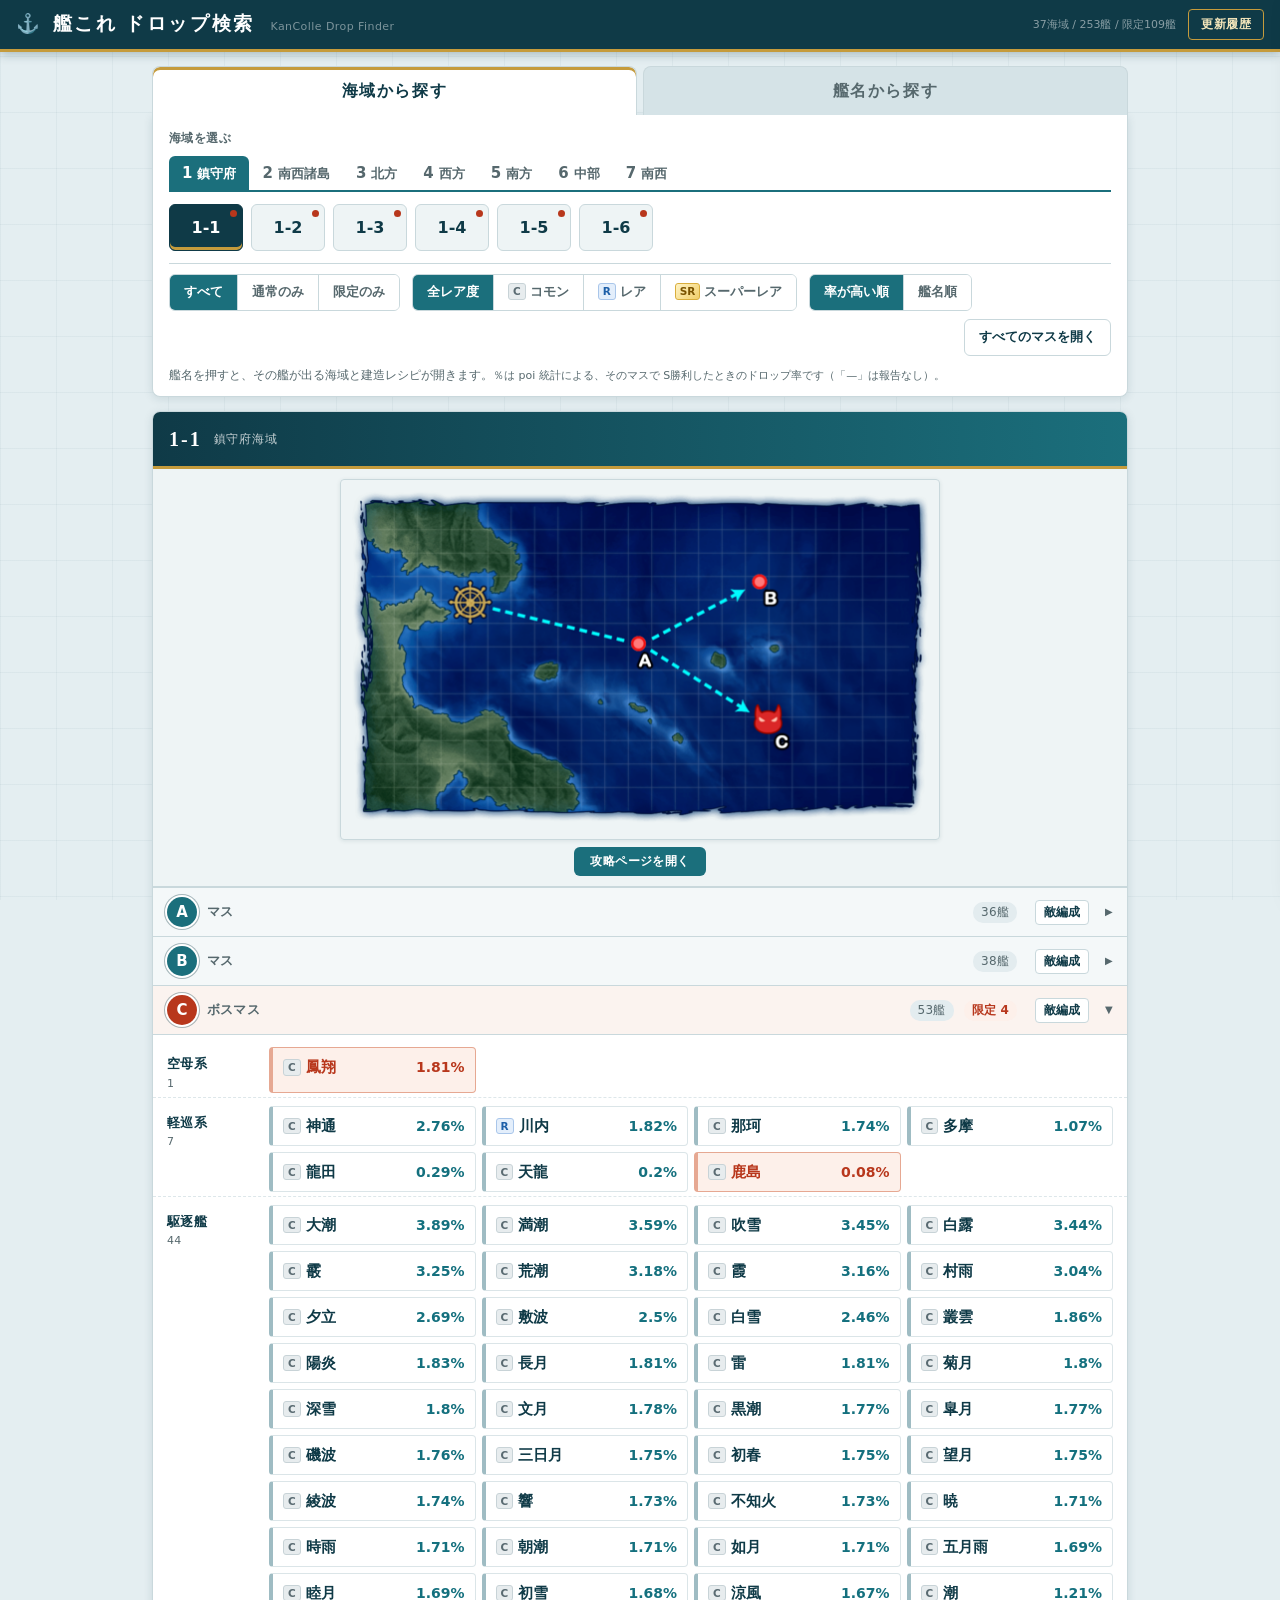
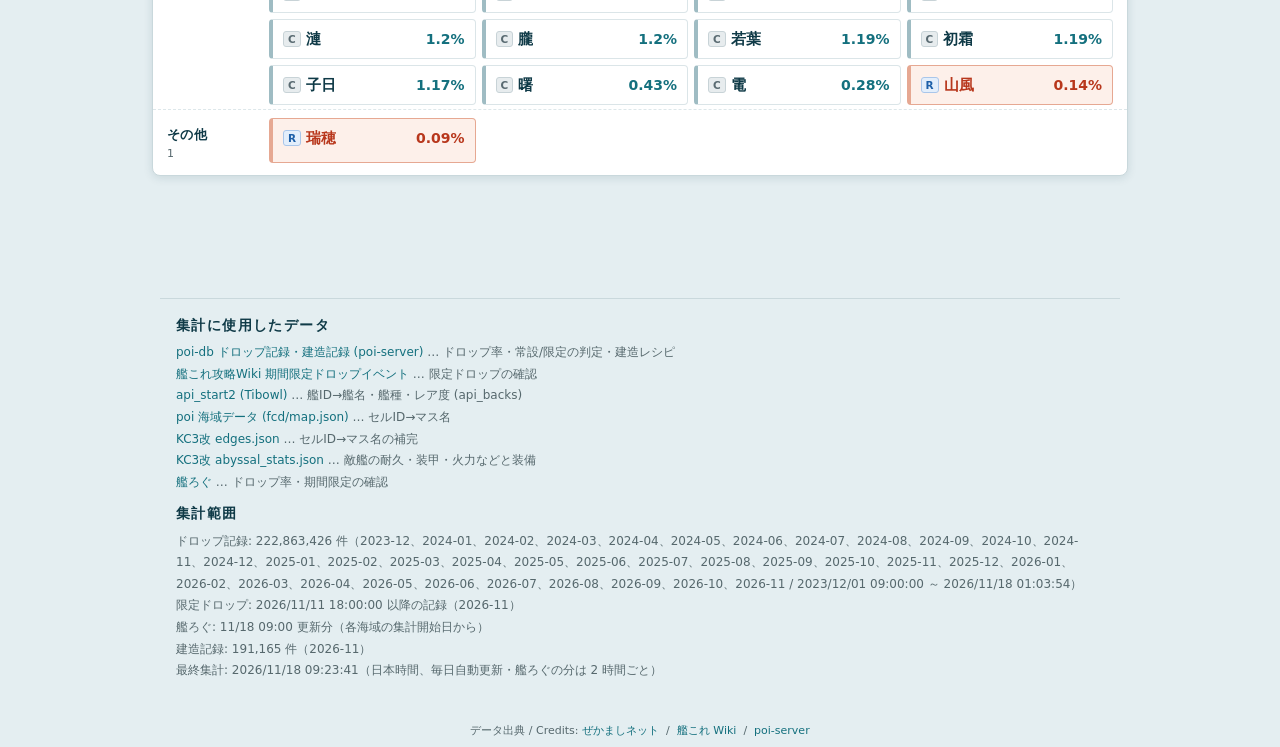
==== commit 69cd6dc2: "点検: 原本の暗号化・表示の安全化・ログインの強化" ====
--- a/index.html
+++ b/index.html
@@ -906,7 +906,22 @@
   const [b1,b2] = b.split('-').map(Number);
   return a1 !== b1 ? a1-b1 : a2-b2;
 }
-function esc(s) { return s.replace(/\\/g,'\\\\').replace(/'/g,"\\'"); }
+// onclick="…('ここ')…" に入れる文字列: JS の文字列として、さらに HTML の属性として安全にする
+function esc(s) { return htmlEsc(String(s).replace(/\\/g, '\\\\').replace(/'/g, "\\'").replace(/\r?\n/g, ' ')); }
+// 読み込んだデータの文字列 (キーも) から、HTML・JS を壊す記号を全角に置き換える。
+// データは自前の集計結果だが、元は外部 (poi・Wiki・艦ろぐ・KC3改) なので、念のためここで無害にしておく
+const UNSAFE = { '<': '＜', '>': '＞', '"': '”', "'": '’', '`': '｀', '\\': '＼' };
+function cleanData(v) {
+  if (typeof v === 'string') return v.replace(/[<>"'`\\]/g, c => UNSAFE[c]);
+  if (Array.isArray(v)) return v.map(cleanData);
+  if (v && typeof v === 'object') {
+    const o = {};
+    for (const [k, x] of Object.entries(v)) o[cleanData(k)] = cleanData(x);
+    return o;
+  }
+  return v;
+}
+const safeUrl = u => (typeof u === 'string' && /^https:\/\/[^\s"'<>]+$/.test(u)) ? u : '#';
 
 function mediaHtml(map, size) {
   const cls = size === 'sm' ? 'map-media-sm' : 'map-media';
@@ -1035,9 +1050,9 @@
     return;
   }
   body.innerHTML = UPDATE.slice().reverse().map(u => {
-    const items = (u['更新内容'] || []).map(s => `<div class="update-item">${s}</div>`).join('');
+    const items = (u['更新内容'] || []).map(s => `<div class="update-item">${htmlEsc(s)}</div>`).join('');
     return `<div class="update-entry">
-      <div class="update-date">${u['更新日時'] || '不明'}</div>
+      <div class="update-date">${htmlEsc(u['更新日時'] || '不明')}</div>
       <div class="update-items">${items || '<div class="update-item">（内容なし）</div>'}</div>
     </div>`;
   }).join('');
@@ -1400,13 +1415,13 @@
 const enemyDrops = {};      // 海域 -> data/enemy_drop/海域.json (編成ごとに出た艦)
 function loadEnemyDrops(map) {
   if (!enemyDrops[map]) enemyDrops[map] = fetch(`data/enemy_drop/${map}.json`, { cache: 'no-cache' })
-    .then(r => r.ok ? r.json() : {}).catch(() => ({}));
+    .then(r => r.ok ? r.json() : {}).then(cleanData).catch(() => ({}));
   return enemyDrops[map];
 }
 const pctE = (a, b) => b ? (a / b * 100 >= 10 ? (a / b * 100).toFixed(1) : (a / b * 100).toFixed(2)) + '%' : '—';
 function loadEnemy() {
   if (!enemyLoading) enemyLoading = fetch('data/enemy.json', { cache: 'no-cache' })
-    .then(r => { if (!r.ok) throw new Error(r.status); return r.json(); })
+    .then(r => { if (!r.ok) throw new Error(r.status); return r.json(); }).then(cleanData)
     .then(d => (enemyData = d))
     .catch(e => { enemyLoading = null; throw e; });
   return enemyLoading;
@@ -1568,7 +1583,7 @@
 // ============================================================
 function renderSources() {
   const d = DROP_INFO, b = BUILD_INFO;
-  const li = (d.sources || []).map(x => `<li><a href="${x.url}" target="_blank" rel="noopener">${x.name}</a> … ${x.use}</li>`).join('');
+  const li = (d.sources || []).map(x => `<li><a href="${safeUrl(x.url)}" target="_blank" rel="noopener">${htmlEsc(x.name || '')}</a> … ${htmlEsc(x.use || '')}</li>`).join('');
   const lines = [
     d.records ? `ドロップ記録: ${Number(d.records).toLocaleString()} 件（${(d.months || []).join('、')} / ${d.data_from || '?'} ～ ${d.data_to || '?'}）` : '',
     d.cutoff ? `限定ドロップ: ${d.cutoff} 以降の記録（${(d.limited_months || []).join('、')}）` : '限定ドロップ: 集計期間の全記録',
@@ -1595,6 +1610,7 @@
 //  初期化
 // ============================================================
 const getJson = (f, fb) => fetch(f, { cache: 'no-cache' }).then(r => { if (!r.ok) throw new Error(f + ' を読み込めません'); return r.json(); })
+  .then(cleanData)
   .catch(e => { if (fb === undefined) throw e; return fb; });
 Promise.all([
   getJson('Drop_Data.json'),
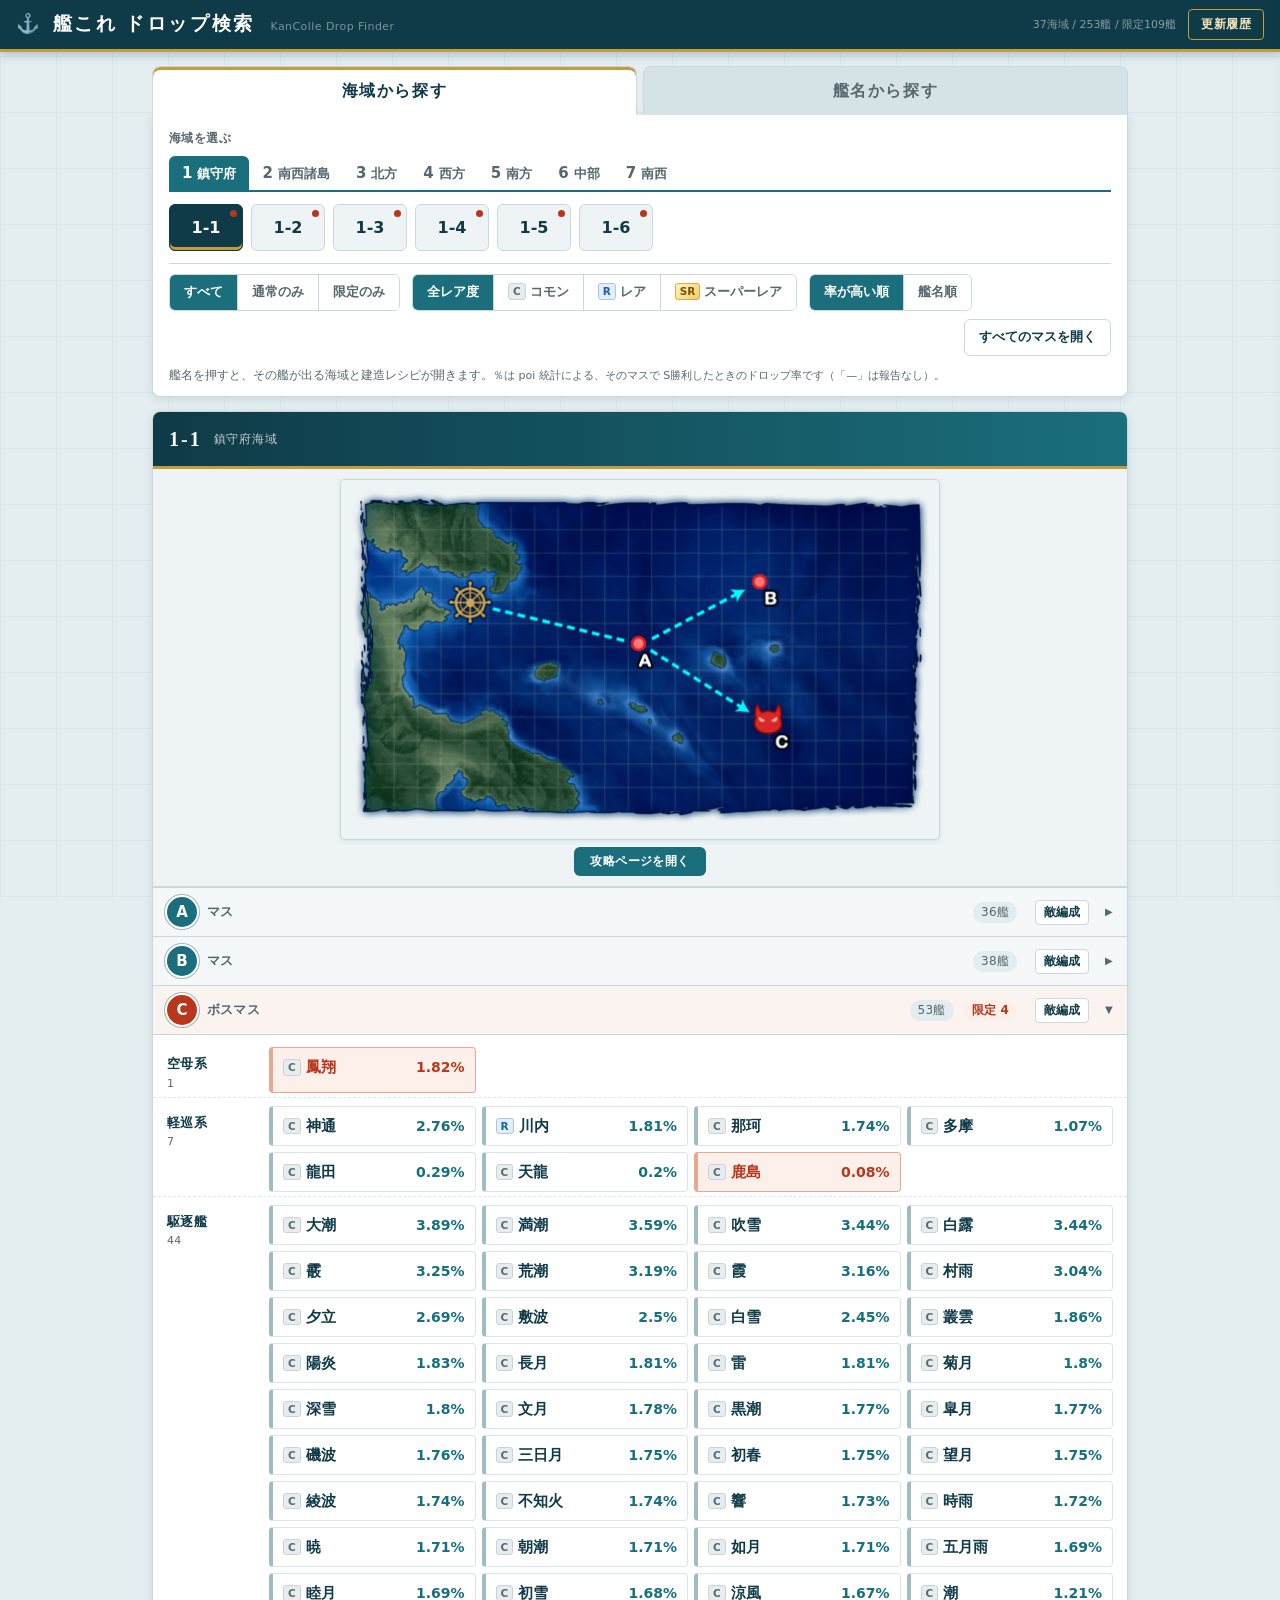
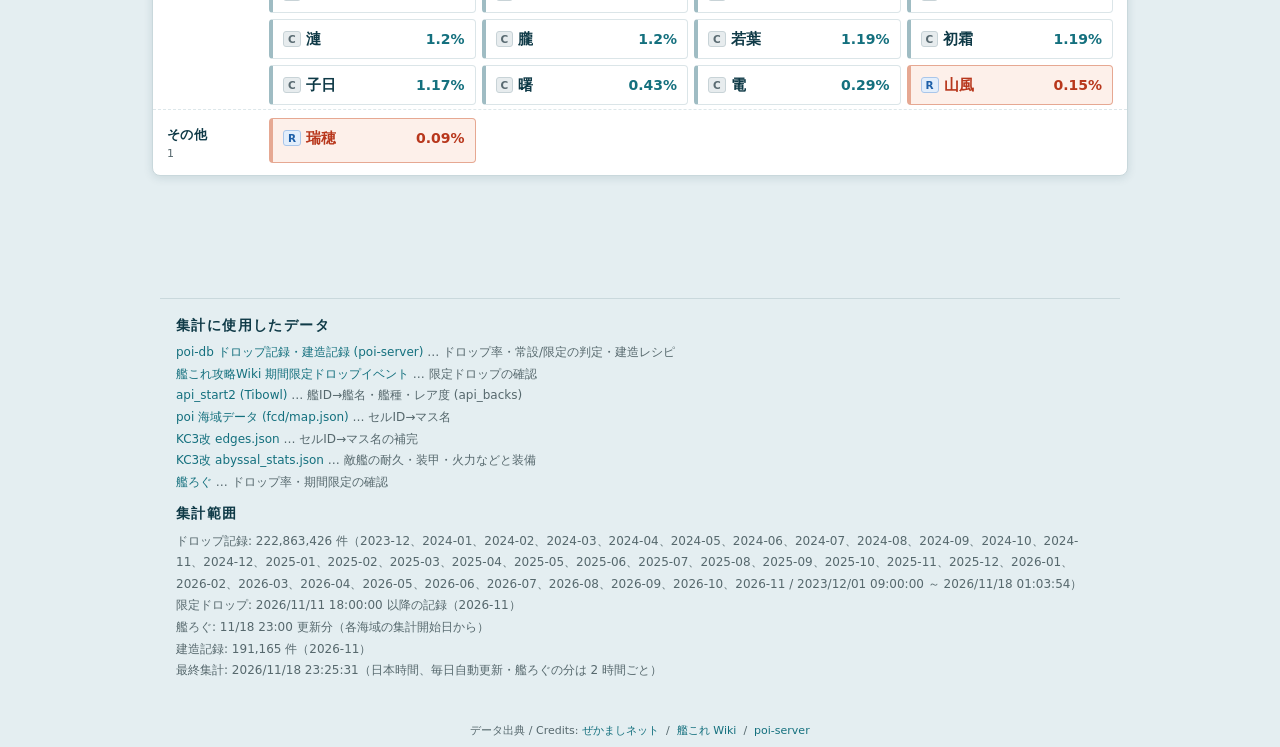
==== commit d20c01dd: "ドロップした編成を誤報告以外すべて出す" ====
--- a/index.html
+++ b/index.html
@@ -1462,7 +1462,7 @@
   if (!v) { $('enemyBody').innerHTML = '<div class="no-data">このマスの敵編成の記録はまだありません</div>'; return; }
   const FM = D.formations || {};
   const mo = v.months.map(m => m.replace('-', '年') + '月').join('・');
-  let h = `<p class="enemy-note">${mo}にこのマスで勝った記録 ${v.n.toLocaleString()} 件から、出た割合の多い順に並べています（0.5% 未満のものは省略）。`
+  let h = `<p class="enemy-note">${mo}にこのマスで勝った記録 ${v.n.toLocaleString()} 件から、出た割合の多い順に、誤記録として除いたもの以外をすべて並べています。`
     + `敵艦の性能は KC3改のデータです。</p>`;
   const sh = enemyShip;
   const si = sh ? (fdrops.ships || {})[sh] : null;     // 選んだ艦の「ドロップした編成」(期間を合わせて全記録から)
@@ -1480,13 +1480,13 @@
         const f = fl[fi] || { s: [], s2: [], c: -1 };
         h += `<tr${f.c >= 0 ? ` onclick="document.getElementById('fleet_${f.c}').scrollIntoView({behavior:'smooth',block:'start'})"` : ''}>`
           + `<td class="star">★</td><td>${lineup(f.s, D)}${f.s2 && f.s2.length ? `<span class="fleet-sep">随伴</span>${lineup(f.s2, D)}` : ''}`
-          + (f.c < 0 ? '<span class="old-fleet">今は出ていない編成</span>' : '') + '</td>'
+          + (f.c < 0 ? `<span class="old-fleet">${f.recent ? '先月まで出ていた編成' : '最近は出ていない編成'}</span>` : '') + '</td>'
           + `<td>${r}%</td><td><b>${pctE(a, bS)}</b><span class="sub">（${a} / ${bS.toLocaleString()}）</span></td>`
           + `<td><b>${pctE(b, bO)}</b><span class="sub">（${b} / ${bO.toLocaleString()}）</span></td></tr>`;
       }
       h += '</tbody></table>';
       if (si.other && si.other[0] + si.other[1])
-        h += `<div class="enemy-note">ほかに、まれな編成（出た割合 0.5% 未満）などで S 勝利 ${si.other[0]} 件・A/B 勝利 ${si.other[1]} 件</div>`;
+        h += `<div class="enemy-note">ほかに、誤記録の疑いのある編成で S 勝利 ${si.other[0]} 件・A/B 勝利 ${si.other[1]} 件（集計し直しが終わると消えます）</div>`;
     } else {
       h += `<div class="enemy-note">${si ? `${period}の記録では、まだ出ていません。` : 'このマスでこの艦が出た記録はありません。'}</div>`;
     }
